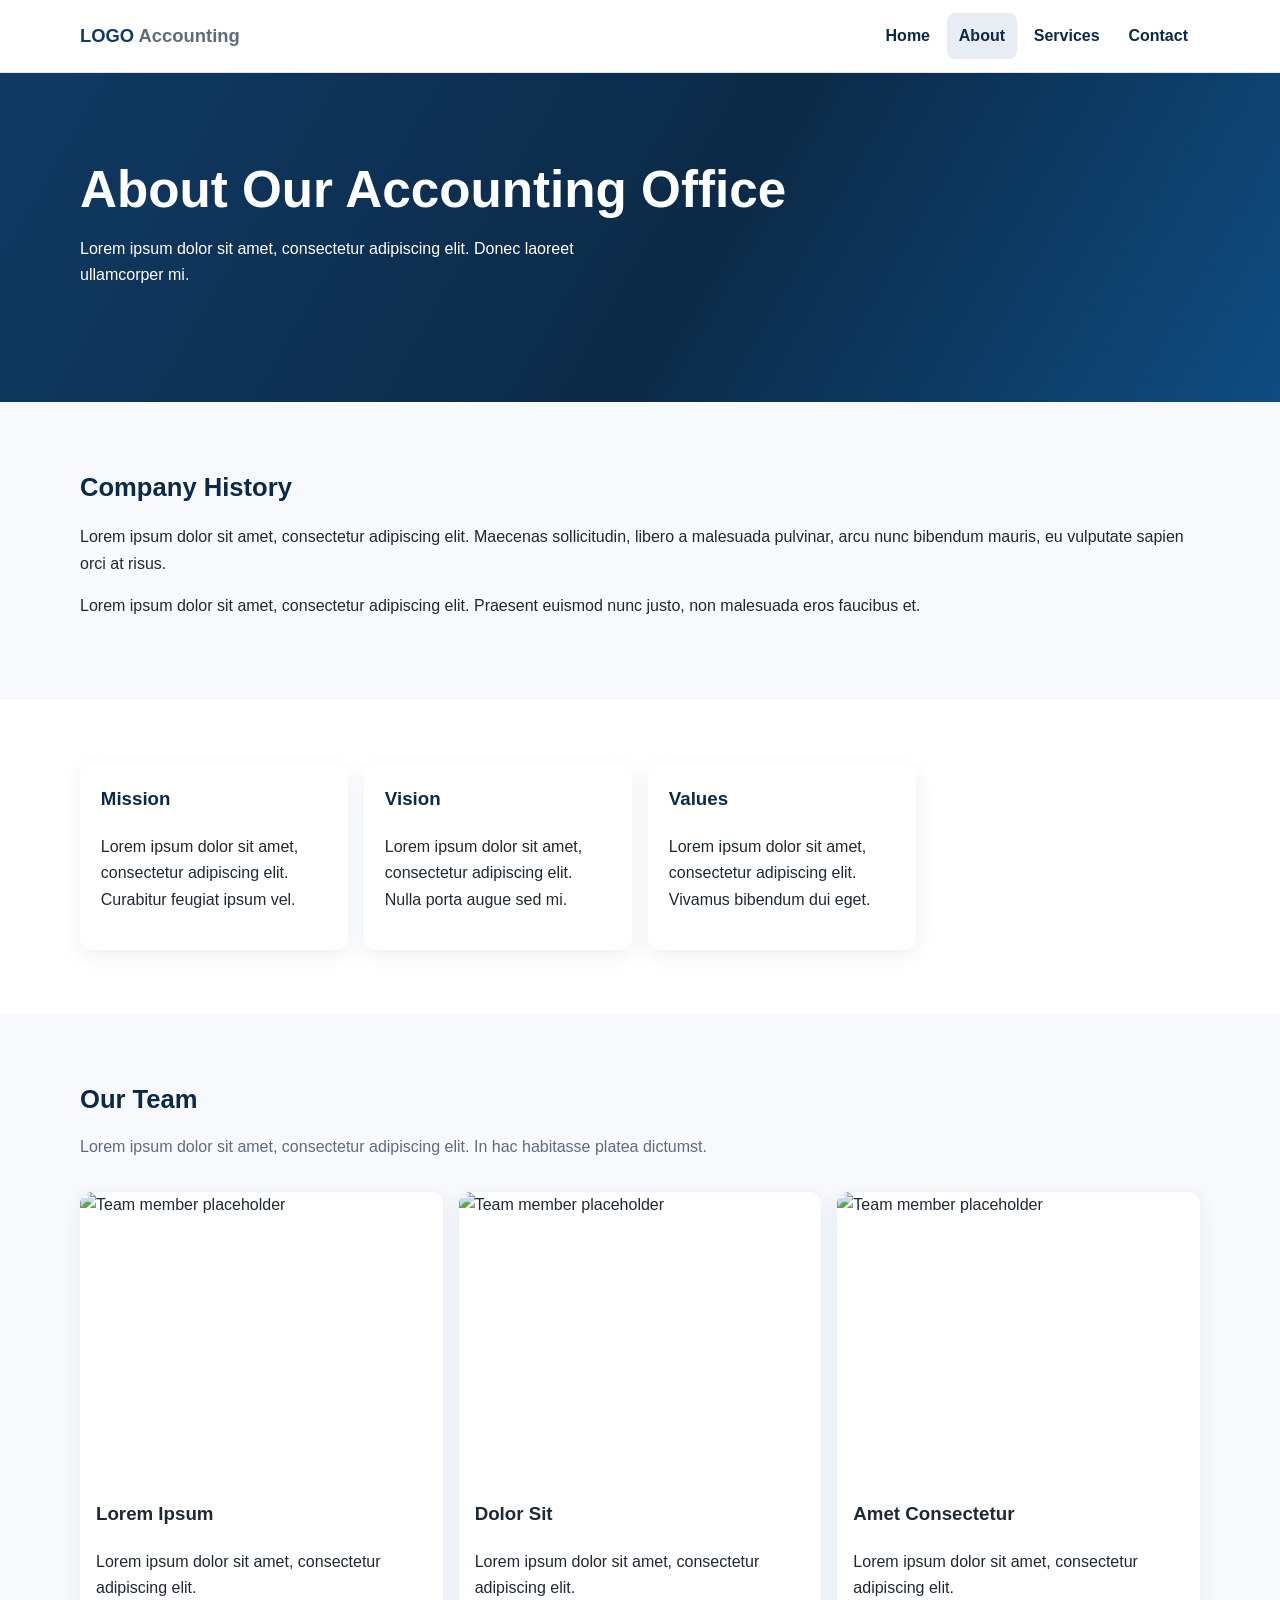
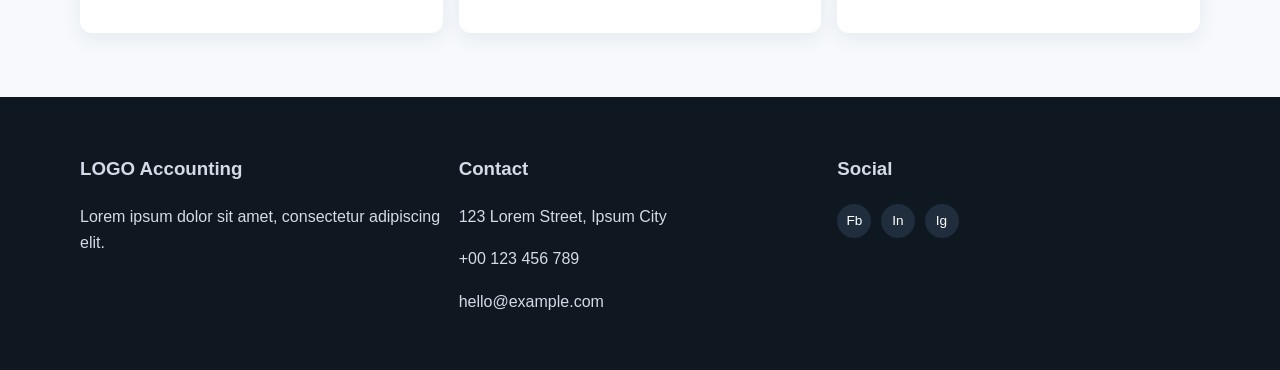
==== about.html @ 0f89babb "Move accounting website files to project root" ====
<!DOCTYPE html>
<html lang="en">
  <head>
    <meta charset="UTF-8" />
    <meta name="viewport" content="width=device-width, initial-scale=1.0" />
    <meta
      name="description"
      content="Lorem ipsum dolor sit amet, consectetur adipiscing elit. About our accounting office."
    />
    <title>Accounting Office | About</title>
    <link rel="stylesheet" href="assets/css/style.css" />
    <script src="assets/js/main.js" defer></script>
  </head>
  <body>
    <header class="site-header">
      <div class="container nav-wrap">
        <a href="index.html" class="logo">LOGO <span>Accounting</span></a>
        <button class="menu-toggle" aria-label="Toggle menu" aria-expanded="false">☰</button>
        <nav class="nav-links" aria-label="Primary navigation">
          <ul>
            <li><a href="index.html">Home</a></li>
            <li><a class="active" href="about.html">About</a></li>
            <li><a href="services.html">Services</a></li>
            <li><a href="contact.html">Contact</a></li>
          </ul>
        </nav>
      </div>
    </header>

    <main>
      <section class="hero fade-in">
        <div class="container">
          <h1>About Our Accounting Office</h1>
          <p>Lorem ipsum dolor sit amet, consectetur adipiscing elit. Donec laoreet ullamcorper mi.</p>
        </div>
      </section>

      <section class="section">
        <div class="container">
          <h2>Company History</h2>
          <p>
            Lorem ipsum dolor sit amet, consectetur adipiscing elit. Maecenas
            sollicitudin, libero a malesuada pulvinar, arcu nunc bibendum mauris,
            eu vulputate sapien orci at risus.
          </p>
          <p>
            Lorem ipsum dolor sit amet, consectetur adipiscing elit. Praesent
            euismod nunc justo, non malesuada eros faucibus et.
          </p>
        </div>
      </section>

      <section class="section about-preview">
        <div class="container card-grid">
          <article class="card">
            <h3>Mission</h3>
            <p>Lorem ipsum dolor sit amet, consectetur adipiscing elit. Curabitur feugiat ipsum vel.</p>
          </article>
          <article class="card">
            <h3>Vision</h3>
            <p>Lorem ipsum dolor sit amet, consectetur adipiscing elit. Nulla porta augue sed mi.</p>
          </article>
          <article class="card">
            <h3>Values</h3>
            <p>Lorem ipsum dolor sit amet, consectetur adipiscing elit. Vivamus bibendum dui eget.</p>
          </article>
        </div>
      </section>

      <section class="section">
        <div class="container">
          <h2>Our Team</h2>
          <p class="section-subtitle">
            Lorem ipsum dolor sit amet, consectetur adipiscing elit. In hac habitasse platea dictumst.
          </p>
          <div class="team-grid">
            <article class="team-card">
              <img src="https://placehold.co/460x340/e8edf3/103a63?text=Team+Member+1" alt="Team member placeholder" />
              <div class="team-content">
                <h3>Lorem Ipsum</h3>
                <p>Lorem ipsum dolor sit amet, consectetur adipiscing elit.</p>
              </div>
            </article>
            <article class="team-card">
              <img src="https://placehold.co/460x340/e8edf3/103a63?text=Team+Member+2" alt="Team member placeholder" />
              <div class="team-content">
                <h3>Dolor Sit</h3>
                <p>Lorem ipsum dolor sit amet, consectetur adipiscing elit.</p>
              </div>
            </article>
            <article class="team-card">
              <img src="https://placehold.co/460x340/e8edf3/103a63?text=Team+Member+3" alt="Team member placeholder" />
              <div class="team-content">
                <h3>Amet Consectetur</h3>
                <p>Lorem ipsum dolor sit amet, consectetur adipiscing elit.</p>
              </div>
            </article>
          </div>
        </div>
      </section>
    </main>

    <footer class="site-footer">
      <div class="container footer-grid">
        <div>
          <h3>LOGO Accounting</h3>
          <p>Lorem ipsum dolor sit amet, consectetur adipiscing elit.</p>
        </div>
        <div>
          <h3>Contact</h3>
          <p>123 Lorem Street, Ipsum City</p>
          <p>+00 123 456 789</p>
          <p>hello@example.com</p>
        </div>
        <div>
          <h3>Social</h3>
          <ul class="social-list">
            <li><a href="#" aria-label="Facebook">Fb</a></li>
            <li><a href="#" aria-label="LinkedIn">In</a></li>
            <li><a href="#" aria-label="Instagram">Ig</a></li>
          </ul>
        </div>
      </div>
    </footer>
  </body>
</html>
---- assets/css/style.css ----
:root {
  --color-primary: #103a63;
  --color-primary-dark: #0b2a47;
  --color-secondary: #e8edf3;
  --color-text: #1f2933;
  --color-muted: #5f6c7b;
  --color-bg: #f7f9fc;
  --color-white: #ffffff;
  --shadow-sm: 0 6px 20px rgba(16, 58, 99, 0.08);
  --shadow-md: 0 14px 30px rgba(16, 58, 99, 0.12);
  --radius: 12px;
  --container: 1120px;
}

* {
  box-sizing: border-box;
}

html {
  scroll-behavior: smooth;
}

body {
  margin: 0;
  font-family: "Inter", "Segoe UI", Arial, sans-serif;
  color: var(--color-text);
  background: var(--color-bg);
  line-height: 1.65;
}

a {
  color: inherit;
  text-decoration: none;
}

img {
  max-width: 100%;
  display: block;
}

.container {
  width: min(100% - 2rem, var(--container));
  margin-inline: auto;
}

.section {
  padding: 4rem 0;
}

.section h2 {
  margin: 0 0 0.85rem;
  font-size: clamp(1.5rem, 2vw, 2rem);
  color: var(--color-primary-dark);
}

.section-subtitle {
  margin: 0 0 2rem;
  color: var(--color-muted);
}

.site-header {
  position: sticky;
  top: 0;
  z-index: 1000;
  background: rgba(255, 255, 255, 0.95);
  backdrop-filter: blur(5px);
  border-bottom: 1px solid #dee5ed;
}

.nav-wrap {
  display: flex;
  align-items: center;
  justify-content: space-between;
  min-height: 72px;
  gap: 1rem;
}

.logo {
  font-size: 1.15rem;
  font-weight: 800;
  color: var(--color-primary);
}

.logo span {
  color: var(--color-muted);
}

.menu-toggle {
  border: 0;
  background: transparent;
  font-size: 1.6rem;
  color: var(--color-primary);
  cursor: pointer;
}

.nav-links {
  display: none;
  position: absolute;
  top: 72px;
  left: 0;
  right: 0;
  background: var(--color-white);
  border-bottom: 1px solid #dee5ed;
  box-shadow: var(--shadow-sm);
  padding: 1rem;
}

.nav-links.open {
  display: block;
}

.nav-links ul {
  list-style: none;
  margin: 0;
  padding: 0;
  display: grid;
  gap: 0.5rem;
}

.nav-links a {
  display: block;
  padding: 0.6rem 0.75rem;
  border-radius: 8px;
  color: var(--color-primary-dark);
  font-weight: 600;
}

.nav-links a:hover,
.nav-links a.active {
  background: var(--color-secondary);
}

.hero {
  background: linear-gradient(120deg, #103a63 0%, #0b2a47 55%, #0f4c81 100%);
  color: var(--color-white);
  padding: 5.5rem 0;
}

.hero-grid {
  display: grid;
  gap: 2rem;
  align-items: center;
}

.hero h1 {
  margin: 0 0 1rem;
  font-size: clamp(2rem, 4.2vw, 3.2rem);
  line-height: 1.15;
}

.hero p {
  margin: 0 0 1.6rem;
  max-width: 56ch;
}

.btn {
  display: inline-block;
  padding: 0.85rem 1.3rem;
  border-radius: 10px;
  font-weight: 700;
  transition: transform 0.2s ease, box-shadow 0.2s ease;
}

.btn-primary {
  background: var(--color-white);
  color: var(--color-primary-dark);
}

.btn-secondary {
  background: var(--color-primary);
  color: var(--color-white);
}

.btn:hover {
  transform: translateY(-2px);
  box-shadow: var(--shadow-sm);
}

.card-grid {
  display: grid;
  gap: 1rem;
}

.card {
  background: var(--color-white);
  border-radius: var(--radius);
  padding: 1.3rem;
  box-shadow: var(--shadow-sm);
}

.card h3 {
  margin-top: 0;
  color: var(--color-primary-dark);
}

.about-preview,
.cta {
  background: var(--color-white);
}

.stats-grid {
  display: grid;
  grid-template-columns: repeat(2, minmax(0, 1fr));
  gap: 1rem;
}

.stat {
  text-align: center;
  padding: 1.2rem;
  background: var(--color-white);
  border-radius: var(--radius);
  box-shadow: var(--shadow-sm);
}

.stat strong {
  display: block;
  font-size: 1.7rem;
  color: var(--color-primary);
}

.testimonials blockquote {
  margin: 0;
  font-style: italic;
  color: var(--color-muted);
}

.team-grid {
  display: grid;
  gap: 1rem;
}

.team-card {
  background: var(--color-white);
  border-radius: var(--radius);
  box-shadow: var(--shadow-sm);
  overflow: hidden;
}

.team-card img {
  width: 100%;
  aspect-ratio: 4 / 3;
  object-fit: cover;
}

.team-content {
  padding: 1rem;
}

.service-list {
  display: grid;
  gap: 1rem;
}

.contact-grid {
  display: grid;
  gap: 1.2rem;
}

.contact-form {
  background: var(--color-white);
  border-radius: var(--radius);
  box-shadow: var(--shadow-sm);
  padding: 1.2rem;
}

.form-group {
  display: grid;
  gap: 0.35rem;
  margin-bottom: 0.9rem;
}

input,
textarea {
  width: 100%;
  border: 1px solid #cad5e2;
  border-radius: 8px;
  padding: 0.8rem;
  font: inherit;
}

textarea {
  min-height: 140px;
  resize: vertical;
}

.contact-card {
  background: var(--color-white);
  border-radius: var(--radius);
  box-shadow: var(--shadow-sm);
  padding: 1.2rem;
}

.site-footer {
  background: #0f1720;
  color: #d2dbe7;
  padding: 2.4rem 0;
}

.footer-grid {
  display: grid;
  gap: 1rem;
}

.social-list {
  list-style: none;
  display: flex;
  gap: 0.6rem;
  padding: 0;
  margin: 0.8rem 0 0;
}

.social-list a {
  display: inline-flex;
  width: 34px;
  height: 34px;
  border-radius: 50%;
  background: #1f2d3d;
  align-items: center;
  justify-content: center;
  color: #fff;
  font-size: 0.85rem;
}

.fade-in {
  animation: fadeIn 0.8s ease;
}

@keyframes fadeIn {
  from {
    opacity: 0;
    transform: translateY(10px);
  }
  to {
    opacity: 1;
    transform: translateY(0);
  }
}

@media (min-width: 768px) {
  .menu-toggle {
    display: none;
  }

  .nav-links {
    display: block;
    position: static;
    border: 0;
    box-shadow: none;
    padding: 0;
  }

  .nav-links ul {
    display: flex;
    gap: 0.3rem;
  }

  .hero-grid {
    grid-template-columns: 1.15fr 0.85fr;
  }

  .card-grid {
    grid-template-columns: repeat(2, minmax(0, 1fr));
  }

  .team-grid {
    grid-template-columns: repeat(3, minmax(0, 1fr));
  }

  .service-list {
    grid-template-columns: repeat(2, minmax(0, 1fr));
  }

  .contact-grid {
    grid-template-columns: 1.2fr 0.8fr;
  }

  .footer-grid {
    grid-template-columns: repeat(3, minmax(0, 1fr));
  }
}

@media (min-width: 980px) {
  .card-grid {
    grid-template-columns: repeat(4, minmax(0, 1fr));
  }

  .stats-grid {
    grid-template-columns: repeat(4, minmax(0, 1fr));
  }
}
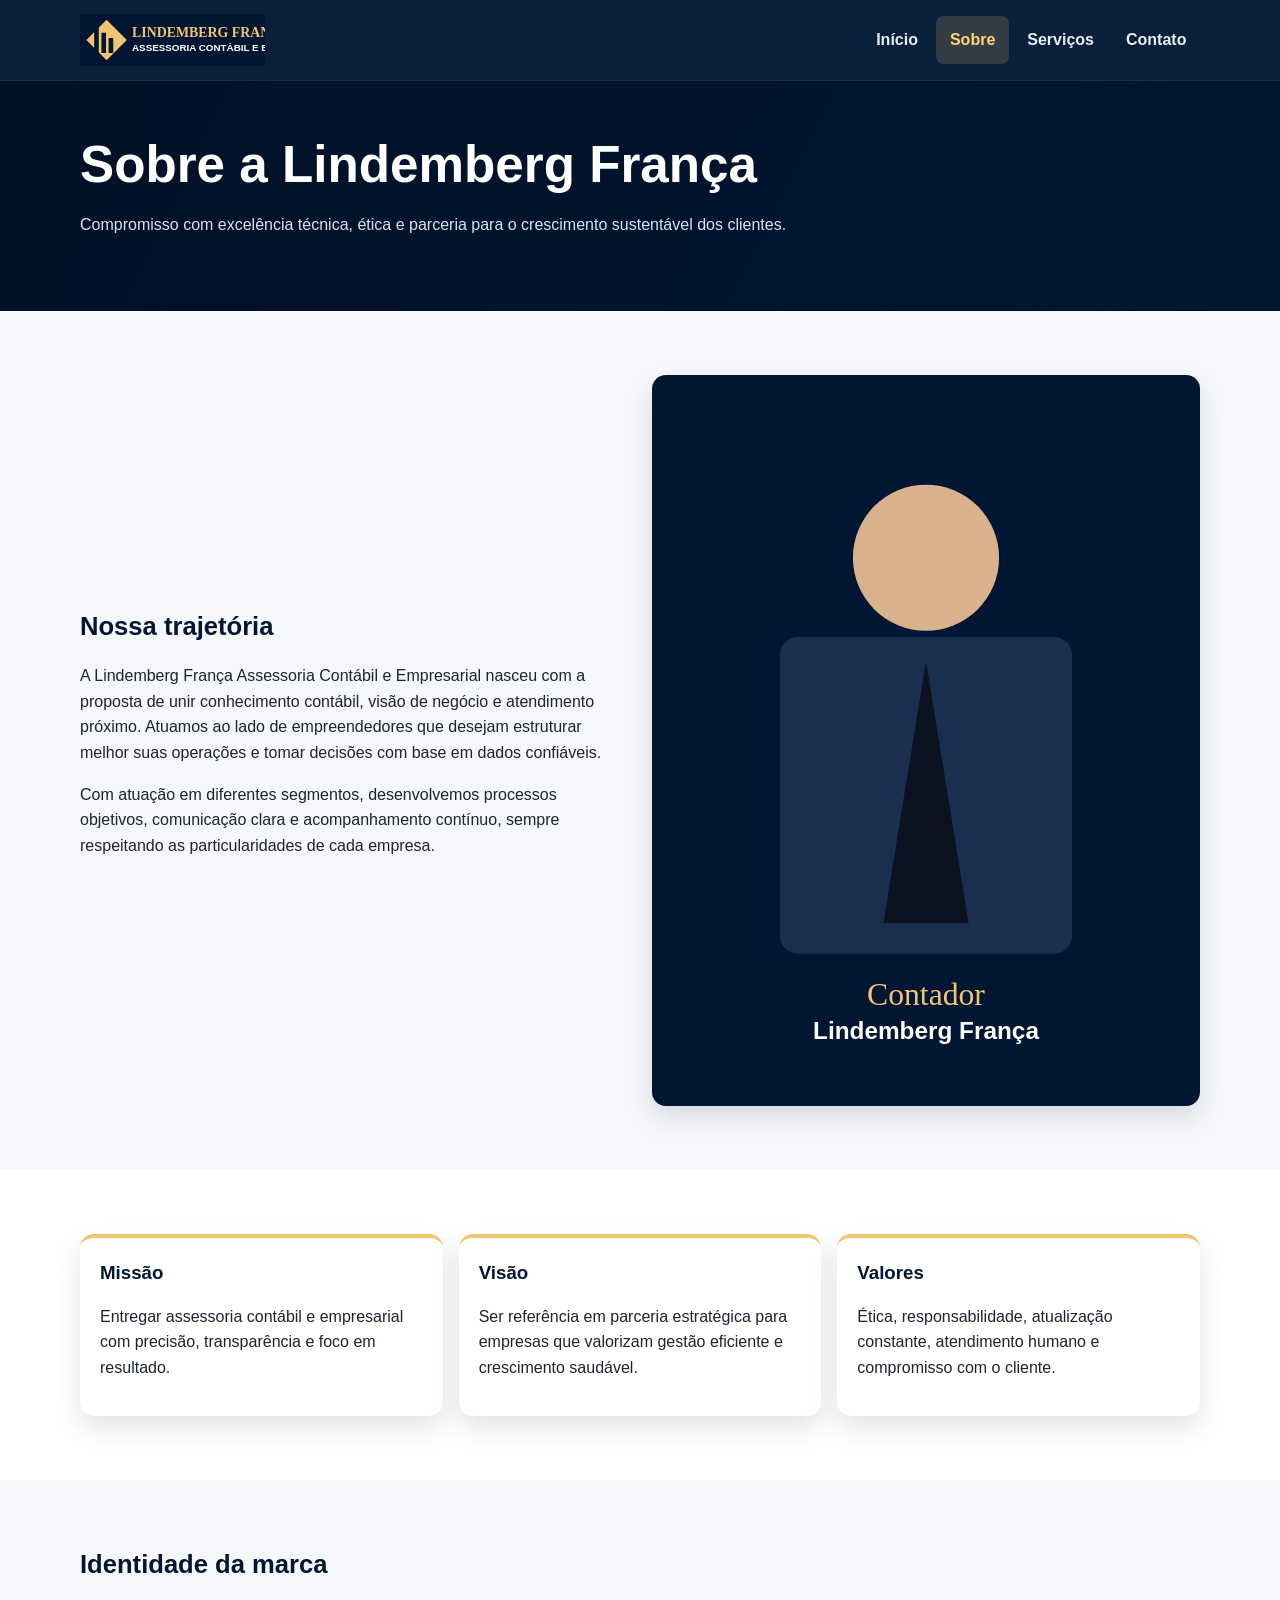
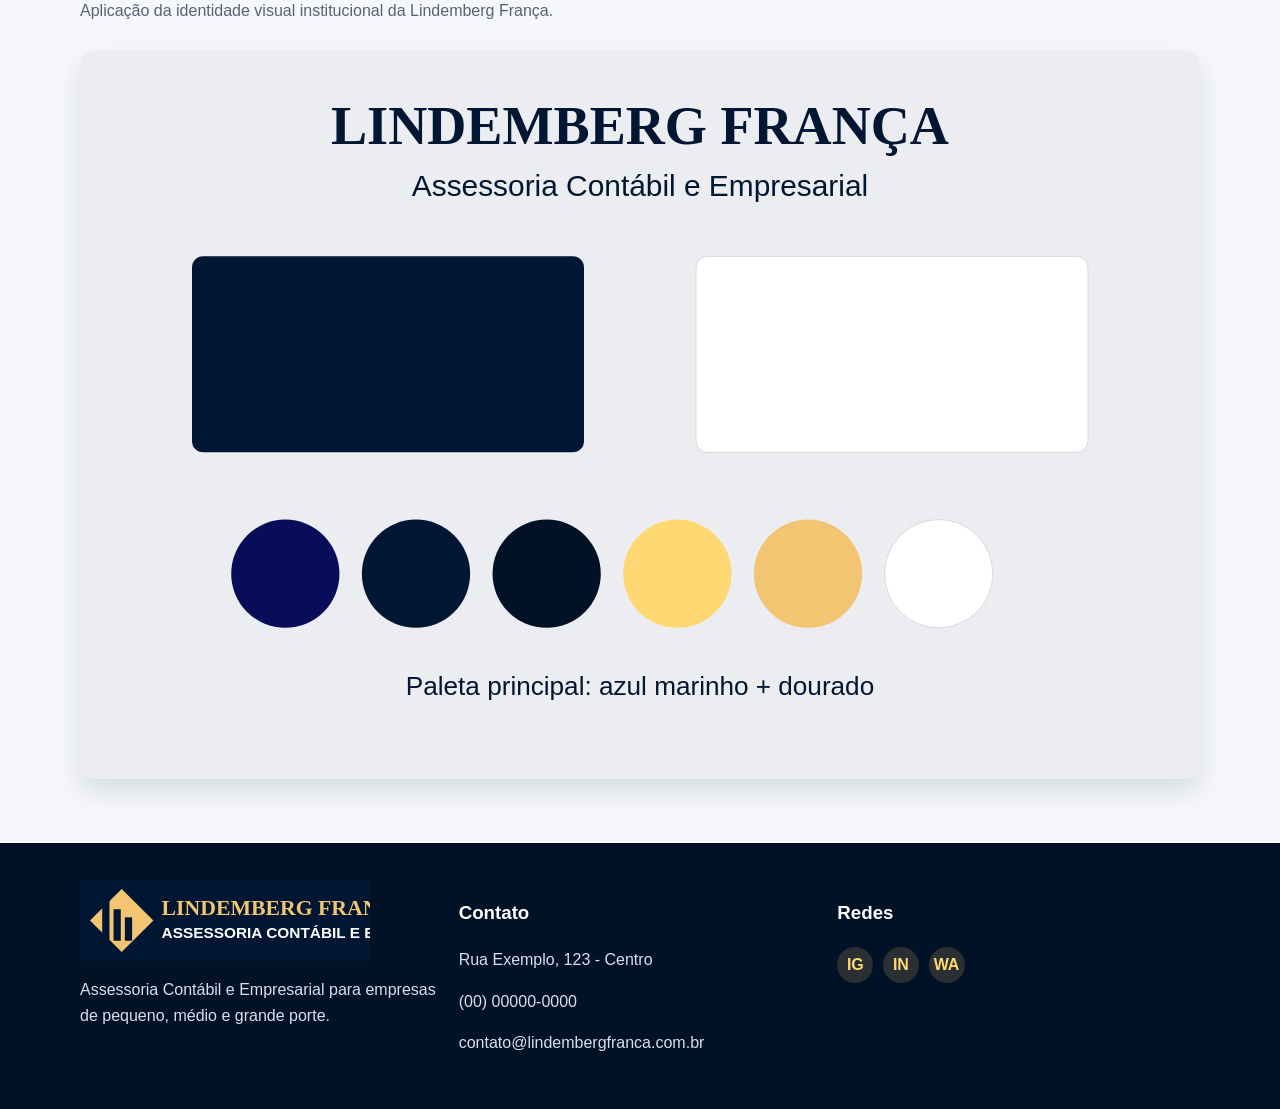
==== commit df048c89: "Replace binary image assets with SVG to unblock PR creation" ====
--- a/about.html
+++ b/about.html
@@ -1,101 +1,77 @@
 <!DOCTYPE html>
-<html lang="en">
+<html lang="pt-BR">
   <head>
     <meta charset="UTF-8" />
     <meta name="viewport" content="width=device-width, initial-scale=1.0" />
-    <meta
-      name="description"
-      content="Lorem ipsum dolor sit amet, consectetur adipiscing elit. About our accounting office."
-    />
-    <title>Accounting Office | About</title>
+    <meta name="description" content="Conheça a história e os valores da Lindemberg França Assessoria Contábil e Empresarial." />
+    <title>Sobre | Lindemberg França</title>
     <link rel="stylesheet" href="assets/css/style.css" />
     <script src="assets/js/main.js" defer></script>
   </head>
   <body>
     <header class="site-header">
       <div class="container nav-wrap">
-        <a href="index.html" class="logo">LOGO <span>Accounting</span></a>
-        <button class="menu-toggle" aria-label="Toggle menu" aria-expanded="false">☰</button>
-        <nav class="nav-links" aria-label="Primary navigation">
+        <a href="index.html" class="logo"><img src="assets/img/logo-horizontal.svg" alt="Lindemberg França" /></a>
+        <button class="menu-toggle" aria-label="Abrir menu" aria-expanded="false">☰</button>
+        <nav class="nav-links" aria-label="Navegação principal">
           <ul>
-            <li><a href="index.html">Home</a></li>
-            <li><a class="active" href="about.html">About</a></li>
-            <li><a href="services.html">Services</a></li>
-            <li><a href="contact.html">Contact</a></li>
+            <li><a href="index.html">Início</a></li>
+            <li><a class="active" href="about.html">Sobre</a></li>
+            <li><a href="services.html">Serviços</a></li>
+            <li><a href="contact.html">Contato</a></li>
           </ul>
         </nav>
       </div>
     </header>
 
     <main>
-      <section class="hero fade-in">
+      <section class="hero hero-small fade-in">
         <div class="container">
-          <h1>About Our Accounting Office</h1>
-          <p>Lorem ipsum dolor sit amet, consectetur adipiscing elit. Donec laoreet ullamcorper mi.</p>
+          <h1>Sobre a Lindemberg França</h1>
+          <p>Compromisso com excelência técnica, ética e parceria para o crescimento sustentável dos clientes.</p>
         </div>
       </section>
 
       <section class="section">
-        <div class="container">
-          <h2>Company History</h2>
-          <p>
-            Lorem ipsum dolor sit amet, consectetur adipiscing elit. Maecenas
-            sollicitudin, libero a malesuada pulvinar, arcu nunc bibendum mauris,
-            eu vulputate sapien orci at risus.
-          </p>
-          <p>
-            Lorem ipsum dolor sit amet, consectetur adipiscing elit. Praesent
-            euismod nunc justo, non malesuada eros faucibus et.
-          </p>
+        <div class="container split">
+          <div>
+            <h2>Nossa trajetória</h2>
+            <p>
+              A Lindemberg França Assessoria Contábil e Empresarial nasceu com a proposta de unir conhecimento contábil,
+              visão de negócio e atendimento próximo. Atuamos ao lado de empreendedores que desejam estruturar melhor
+              suas operações e tomar decisões com base em dados confiáveis.
+            </p>
+            <p>
+              Com atuação em diferentes segmentos, desenvolvemos processos objetivos, comunicação clara e acompanhamento contínuo,
+              sempre respeitando as particularidades de cada empresa.
+            </p>
+          </div>
+          <img src="assets/img/lindemberg-perfil-2.svg" alt="Retrato de Lindemberg França" class="portrait" />
         </div>
       </section>
 
       <section class="section about-preview">
-        <div class="container card-grid">
+        <div class="container card-grid cols-3">
           <article class="card">
-            <h3>Mission</h3>
-            <p>Lorem ipsum dolor sit amet, consectetur adipiscing elit. Curabitur feugiat ipsum vel.</p>
+            <h3>Missão</h3>
+            <p>Entregar assessoria contábil e empresarial com precisão, transparência e foco em resultado.</p>
           </article>
           <article class="card">
-            <h3>Vision</h3>
-            <p>Lorem ipsum dolor sit amet, consectetur adipiscing elit. Nulla porta augue sed mi.</p>
+            <h3>Visão</h3>
+            <p>Ser referência em parceria estratégica para empresas que valorizam gestão eficiente e crescimento saudável.</p>
           </article>
           <article class="card">
-            <h3>Values</h3>
-            <p>Lorem ipsum dolor sit amet, consectetur adipiscing elit. Vivamus bibendum dui eget.</p>
+            <h3>Valores</h3>
+            <p>Ética, responsabilidade, atualização constante, atendimento humano e compromisso com o cliente.</p>
           </article>
         </div>
       </section>
 
       <section class="section">
         <div class="container">
-          <h2>Our Team</h2>
-          <p class="section-subtitle">
-            Lorem ipsum dolor sit amet, consectetur adipiscing elit. In hac habitasse platea dictumst.
-          </p>
-          <div class="team-grid">
-            <article class="team-card">
-              <img src="https://placehold.co/460x340/e8edf3/103a63?text=Team+Member+1" alt="Team member placeholder" />
-              <div class="team-content">
-                <h3>Lorem Ipsum</h3>
-                <p>Lorem ipsum dolor sit amet, consectetur adipiscing elit.</p>
-              </div>
-            </article>
-            <article class="team-card">
-              <img src="https://placehold.co/460x340/e8edf3/103a63?text=Team+Member+2" alt="Team member placeholder" />
-              <div class="team-content">
-                <h3>Dolor Sit</h3>
-                <p>Lorem ipsum dolor sit amet, consectetur adipiscing elit.</p>
-              </div>
-            </article>
-            <article class="team-card">
-              <img src="https://placehold.co/460x340/e8edf3/103a63?text=Team+Member+3" alt="Team member placeholder" />
-              <div class="team-content">
-                <h3>Amet Consectetur</h3>
-                <p>Lorem ipsum dolor sit amet, consectetur adipiscing elit.</p>
-              </div>
-            </article>
-          </div>
+          <h2>Identidade da marca</h2>
+          <p class="section-subtitle">Aplicação da identidade visual institucional da Lindemberg França.</p>
+          <img src="assets/img/identidade-visual.svg" alt="Guia de identidade visual da marca" class="brand-guide" />
         </div>
       </section>
     </main>
@@ -103,21 +79,21 @@
     <footer class="site-footer">
       <div class="container footer-grid">
         <div>
-          <h3>LOGO Accounting</h3>
-          <p>Lorem ipsum dolor sit amet, consectetur adipiscing elit.</p>
+          <img src="assets/img/logo-horizontal.svg" alt="Lindemberg França" class="footer-logo" />
+          <p>Assessoria Contábil e Empresarial para empresas de pequeno, médio e grande porte.</p>
         </div>
         <div>
-          <h3>Contact</h3>
-          <p>123 Lorem Street, Ipsum City</p>
-          <p>+00 123 456 789</p>
-          <p>hello@example.com</p>
+          <h3>Contato</h3>
+          <p>Rua Exemplo, 123 - Centro</p>
+          <p>(00) 00000-0000</p>
+          <p>contato@lindembergfranca.com.br</p>
         </div>
         <div>
-          <h3>Social</h3>
+          <h3>Redes</h3>
           <ul class="social-list">
-            <li><a href="#" aria-label="Facebook">Fb</a></li>
-            <li><a href="#" aria-label="LinkedIn">In</a></li>
-            <li><a href="#" aria-label="Instagram">Ig</a></li>
+            <li><a href="#" aria-label="Instagram">IG</a></li>
+            <li><a href="#" aria-label="LinkedIn">IN</a></li>
+            <li><a href="#" aria-label="WhatsApp">WA</a></li>
           </ul>
         </div>
       </div>
--- a/assets/css/style.css
+++ b/assets/css/style.css
@@ -1,390 +1,136 @@
 :root {
-  --color-primary: #103a63;
-  --color-primary-dark: #0b2a47;
-  --color-secondary: #e8edf3;
-  --color-text: #1f2933;
-  --color-muted: #5f6c7b;
-  --color-bg: #f7f9fc;
-  --color-white: #ffffff;
-  --shadow-sm: 0 6px 20px rgba(16, 58, 99, 0.08);
-  --shadow-md: 0 14px 30px rgba(16, 58, 99, 0.12);
-  --radius: 12px;
+  --navy: #011632;
+  --navy-2: #011126;
+  --blue: #080c59;
+  --gold: #f2c572;
+  --gold-soft: #ffd773;
+  --white: #ffffff;
+  --text: #1d2430;
+  --muted: #596273;
+  --bg: #f5f7fa;
+  --radius: 14px;
+  --shadow: 0 12px 26px rgba(1, 22, 50, 0.12);
   --container: 1120px;
 }
 
-* {
-  box-sizing: border-box;
+* { box-sizing: border-box; }
+html { scroll-behavior: smooth; }
+body {
+  margin: 0;
+  font-family: "Open Sans", "Segoe UI", Arial, sans-serif;
+  color: var(--text);
+  background: var(--bg);
+  line-height: 1.6;
+}
+a { color: inherit; text-decoration: none; }
+img { max-width: 100%; display: block; }
+
+.container { width: min(100% - 2rem, var(--container)); margin-inline: auto; }
+.section { padding: 4rem 0; }
+.section h2 { margin: 0 0 .8rem; color: var(--navy); font-size: clamp(1.5rem, 2vw, 2rem); }
+.section-subtitle { margin: 0 0 1.7rem; color: var(--muted); }
+
+.site-header {
+  position: sticky; top: 0; z-index: 1000;
+  background: rgba(1, 22, 50, .96); border-bottom: 1px solid rgba(255,255,255,.08);
+}
+.nav-wrap { min-height: 80px; display: flex; align-items: center; justify-content: space-between; gap: 1rem; }
+.logo img { height: 52px; width: auto; }
+.menu-toggle { border: 0; background: transparent; color: #fff; font-size: 1.8rem; cursor: pointer; }
+.nav-links {
+  display: none; position: absolute; left: 0; right: 0; top: 80px;
+  background: var(--navy-2); padding: 1rem; border-bottom: 1px solid rgba(255,255,255,.1);
+}
+.nav-links.open { display: block; }
+.nav-links ul { list-style: none; margin: 0; padding: 0; display: grid; gap: .3rem; }
+.nav-links a { display: block; padding: .7rem .85rem; border-radius: 8px; color: #e8edf7; font-weight: 700; }
+.nav-links a:hover, .nav-links a.active { background: rgba(242,197,114,.18); color: var(--gold-soft); }
+
+.hero {
+  background: linear-gradient(115deg, var(--navy-2), var(--navy));
+  color: #fff;
+  padding: 5rem 0;
+}
+.hero-small { padding: 3.4rem 0; }
+.kicker { margin: 0 0 .4rem; letter-spacing: .08em; font-size: .8rem; color: var(--gold-soft); font-weight: 700; }
+.hero-grid { display: grid; gap: 1.6rem; align-items: center; }
+.hero h1 { margin: 0 0 1rem; font-size: clamp(2rem, 4.5vw, 3.2rem); line-height: 1.18; }
+.hero p { margin: 0 0 1.2rem; color: #d9e3f3; }
+.hero-photo { border-radius: 16px; box-shadow: var(--shadow); max-height: 620px; object-fit: cover; width: 100%; }
+.hero-actions { display: flex; flex-wrap: wrap; gap: .7rem; }
+
+.btn {
+  display: inline-block; padding: .85rem 1.2rem; border-radius: 10px; font-weight: 700;
+  transition: .2s ease transform, .2s ease box-shadow;
+}
+.btn:hover { transform: translateY(-2px); box-shadow: var(--shadow); }
+.btn-gold { background: var(--gold); color: var(--navy-2); }
+.btn-outline { border: 1px solid rgba(255,255,255,.4); color: #fff; }
+.btn-navy { background: var(--navy); color: #fff; }
+
+.card-grid, .service-list, .stats-grid, .footer-grid, .contact-grid, .split { display: grid; gap: 1rem; }
+.card {
+  background: #fff; padding: 1.25rem; border-radius: var(--radius); box-shadow: var(--shadow);
+  border-top: 4px solid var(--gold);
+}
+.card h3 { margin: 0 0 .5rem; color: var(--navy); }
+.about-preview, .cta { background: #fff; }
+
+.portrait, .brand-guide, .contact-photo { border-radius: var(--radius); box-shadow: var(--shadow); }
+.contact-photo { margin-bottom: 1rem; }
+
+.stat {
+  text-align: center; background: #fff; border-radius: var(--radius); padding: 1.1rem;
+  box-shadow: var(--shadow);
+}
+.stat strong { display: block; color: var(--navy); font-size: 1.6rem; }
+.quote-author { margin: .8rem 0 0; color: var(--muted); font-weight: 700; font-size: .9rem; }
+
+.cta-box {
+  background: linear-gradient(120deg, var(--navy-2), var(--navy)); color: #fff;
+  padding: 1.4rem; border-radius: var(--radius); display: grid; gap: 1rem; align-items: center;
+}
+.cta-box img { width: 92px; }
+
+.contact-form, .contact-card {
+  background: #fff; border-radius: var(--radius); box-shadow: var(--shadow); padding: 1.2rem;
+}
+.form-group { display: grid; gap: .35rem; margin-bottom: .85rem; }
+label { font-weight: 700; color: var(--navy); }
+input, textarea {
+  width: 100%; border: 1px solid #c8d2de; border-radius: 10px; padding: .8rem; font: inherit;
+}
+textarea { min-height: 140px; resize: vertical; }
+
+.site-footer { background: var(--navy-2); color: #d7e1ee; padding: 2.3rem 0; }
+.site-footer h3 { color: #fff; }
+.footer-logo { max-width: 290px; }
+.social-list { list-style: none; display: flex; gap: .6rem; margin: .6rem 0 0; padding: 0; }
+.social-list a {
+  width: 36px; height: 36px; border-radius: 50%; display: inline-flex; align-items: center; justify-content: center;
+  background: rgba(242,197,114,.17); color: var(--gold-soft); font-weight: 700;
 }
 
-html {
-  scroll-behavior: smooth;
+.fade-in { animation: fadeIn .75s ease; }
+@keyframes fadeIn { from { opacity: 0; transform: translateY(8px);} to { opacity: 1; transform: translateY(0);} }
+
+@media (min-width: 768px) {
+  .menu-toggle { display: none; }
+  .nav-links { display: block; position: static; border: 0; padding: 0; background: transparent; }
+  .nav-links ul { display: flex; }
+  .hero-grid { grid-template-columns: 1.15fr .85fr; }
+  .card-grid { grid-template-columns: repeat(2, minmax(0, 1fr)); }
+  .service-list { grid-template-columns: repeat(2, minmax(0, 1fr)); }
+  .stats-grid { grid-template-columns: repeat(2, minmax(0, 1fr)); }
+  .split { grid-template-columns: 1fr 1fr; align-items: center; gap: 1.5rem; }
+  .contact-grid { grid-template-columns: 1.15fr .85fr; }
+  .cta-box { grid-template-columns: auto 1fr; }
+  .footer-grid { grid-template-columns: repeat(3, minmax(0, 1fr)); }
 }
 
-body {
-  margin: 0;
-  font-family: "Inter", "Segoe UI", Arial, sans-serif;
-  color: var(--color-text);
-  background: var(--color-bg);
-  line-height: 1.65;
+@media (min-width: 992px) {
+  .card-grid { grid-template-columns: repeat(4, minmax(0, 1fr)); }
+  .card-grid.cols-2 { grid-template-columns: repeat(2, minmax(0, 1fr)); }
+  .card-grid.cols-3 { grid-template-columns: repeat(3, minmax(0, 1fr)); }
+  .stats-grid { grid-template-columns: repeat(4, minmax(0, 1fr)); }
 }
-
-a {
-  color: inherit;
-  text-decoration: none;
-}
-
-img {
-  max-width: 100%;
-  display: block;
-}
-
-.container {
-  width: min(100% - 2rem, var(--container));
-  margin-inline: auto;
-}
-
-.section {
-  padding: 4rem 0;
-}
-
-.section h2 {
-  margin: 0 0 0.85rem;
-  font-size: clamp(1.5rem, 2vw, 2rem);
-  color: var(--color-primary-dark);
-}
-
-.section-subtitle {
-  margin: 0 0 2rem;
-  color: var(--color-muted);
-}
-
-.site-header {
-  position: sticky;
-  top: 0;
-  z-index: 1000;
-  background: rgba(255, 255, 255, 0.95);
-  backdrop-filter: blur(5px);
-  border-bottom: 1px solid #dee5ed;
-}
-
-.nav-wrap {
-  display: flex;
-  align-items: center;
-  justify-content: space-between;
-  min-height: 72px;
-  gap: 1rem;
-}
-
-.logo {
-  font-size: 1.15rem;
-  font-weight: 800;
-  color: var(--color-primary);
-}
-
-.logo span {
-  color: var(--color-muted);
-}
-
-.menu-toggle {
-  border: 0;
-  background: transparent;
-  font-size: 1.6rem;
-  color: var(--color-primary);
-  cursor: pointer;
-}
-
-.nav-links {
-  display: none;
-  position: absolute;
-  top: 72px;
-  left: 0;
-  right: 0;
-  background: var(--color-white);
-  border-bottom: 1px solid #dee5ed;
-  box-shadow: var(--shadow-sm);
-  padding: 1rem;
-}
-
-.nav-links.open {
-  display: block;
-}
-
-.nav-links ul {
-  list-style: none;
-  margin: 0;
-  padding: 0;
-  display: grid;
-  gap: 0.5rem;
-}
-
-.nav-links a {
-  display: block;
-  padding: 0.6rem 0.75rem;
-  border-radius: 8px;
-  color: var(--color-primary-dark);
-  font-weight: 600;
-}
-
-.nav-links a:hover,
-.nav-links a.active {
-  background: var(--color-secondary);
-}
-
-.hero {
-  background: linear-gradient(120deg, #103a63 0%, #0b2a47 55%, #0f4c81 100%);
-  color: var(--color-white);
-  padding: 5.5rem 0;
-}
-
-.hero-grid {
-  display: grid;
-  gap: 2rem;
-  align-items: center;
-}
-
-.hero h1 {
-  margin: 0 0 1rem;
-  font-size: clamp(2rem, 4.2vw, 3.2rem);
-  line-height: 1.15;
-}
-
-.hero p {
-  margin: 0 0 1.6rem;
-  max-width: 56ch;
-}
-
-.btn {
-  display: inline-block;
-  padding: 0.85rem 1.3rem;
-  border-radius: 10px;
-  font-weight: 700;
-  transition: transform 0.2s ease, box-shadow 0.2s ease;
-}
-
-.btn-primary {
-  background: var(--color-white);
-  color: var(--color-primary-dark);
-}
-
-.btn-secondary {
-  background: var(--color-primary);
-  color: var(--color-white);
-}
-
-.btn:hover {
-  transform: translateY(-2px);
-  box-shadow: var(--shadow-sm);
-}
-
-.card-grid {
-  display: grid;
-  gap: 1rem;
-}
-
-.card {
-  background: var(--color-white);
-  border-radius: var(--radius);
-  padding: 1.3rem;
-  box-shadow: var(--shadow-sm);
-}
-
-.card h3 {
-  margin-top: 0;
-  color: var(--color-primary-dark);
-}
-
-.about-preview,
-.cta {
-  background: var(--color-white);
-}
-
-.stats-grid {
-  display: grid;
-  grid-template-columns: repeat(2, minmax(0, 1fr));
-  gap: 1rem;
-}
-
-.stat {
-  text-align: center;
-  padding: 1.2rem;
-  background: var(--color-white);
-  border-radius: var(--radius);
-  box-shadow: var(--shadow-sm);
-}
-
-.stat strong {
-  display: block;
-  font-size: 1.7rem;
-  color: var(--color-primary);
-}
-
-.testimonials blockquote {
-  margin: 0;
-  font-style: italic;
-  color: var(--color-muted);
-}
-
-.team-grid {
-  display: grid;
-  gap: 1rem;
-}
-
-.team-card {
-  background: var(--color-white);
-  border-radius: var(--radius);
-  box-shadow: var(--shadow-sm);
-  overflow: hidden;
-}
-
-.team-card img {
-  width: 100%;
-  aspect-ratio: 4 / 3;
-  object-fit: cover;
-}
-
-.team-content {
-  padding: 1rem;
-}
-
-.service-list {
-  display: grid;
-  gap: 1rem;
-}
-
-.contact-grid {
-  display: grid;
-  gap: 1.2rem;
-}
-
-.contact-form {
-  background: var(--color-white);
-  border-radius: var(--radius);
-  box-shadow: var(--shadow-sm);
-  padding: 1.2rem;
-}
-
-.form-group {
-  display: grid;
-  gap: 0.35rem;
-  margin-bottom: 0.9rem;
-}
-
-input,
-textarea {
-  width: 100%;
-  border: 1px solid #cad5e2;
-  border-radius: 8px;
-  padding: 0.8rem;
-  font: inherit;
-}
-
-textarea {
-  min-height: 140px;
-  resize: vertical;
-}
-
-.contact-card {
-  background: var(--color-white);
-  border-radius: var(--radius);
-  box-shadow: var(--shadow-sm);
-  padding: 1.2rem;
-}
-
-.site-footer {
-  background: #0f1720;
-  color: #d2dbe7;
-  padding: 2.4rem 0;
-}
-
-.footer-grid {
-  display: grid;
-  gap: 1rem;
-}
-
-.social-list {
-  list-style: none;
-  display: flex;
-  gap: 0.6rem;
-  padding: 0;
-  margin: 0.8rem 0 0;
-}
-
-.social-list a {
-  display: inline-flex;
-  width: 34px;
-  height: 34px;
-  border-radius: 50%;
-  background: #1f2d3d;
-  align-items: center;
-  justify-content: center;
-  color: #fff;
-  font-size: 0.85rem;
-}
-
-.fade-in {
-  animation: fadeIn 0.8s ease;
-}
-
-@keyframes fadeIn {
-  from {
-    opacity: 0;
-    transform: translateY(10px);
-  }
-  to {
-    opacity: 1;
-    transform: translateY(0);
-  }
-}
-
-@media (min-width: 768px) {
-  .menu-toggle {
-    display: none;
-  }
-
-  .nav-links {
-    display: block;
-    position: static;
-    border: 0;
-    box-shadow: none;
-    padding: 0;
-  }
-
-  .nav-links ul {
-    display: flex;
-    gap: 0.3rem;
-  }
-
-  .hero-grid {
-    grid-template-columns: 1.15fr 0.85fr;
-  }
-
-  .card-grid {
-    grid-template-columns: repeat(2, minmax(0, 1fr));
-  }
-
-  .team-grid {
-    grid-template-columns: repeat(3, minmax(0, 1fr));
-  }
-
-  .service-list {
-    grid-template-columns: repeat(2, minmax(0, 1fr));
-  }
-
-  .contact-grid {
-    grid-template-columns: 1.2fr 0.8fr;
-  }
-
-  .footer-grid {
-    grid-template-columns: repeat(3, minmax(0, 1fr));
-  }
-}
-
-@media (min-width: 980px) {
-  .card-grid {
-    grid-template-columns: repeat(4, minmax(0, 1fr));
-  }
-
-  .stats-grid {
-    grid-template-columns: repeat(4, minmax(0, 1fr));
-  }
-}
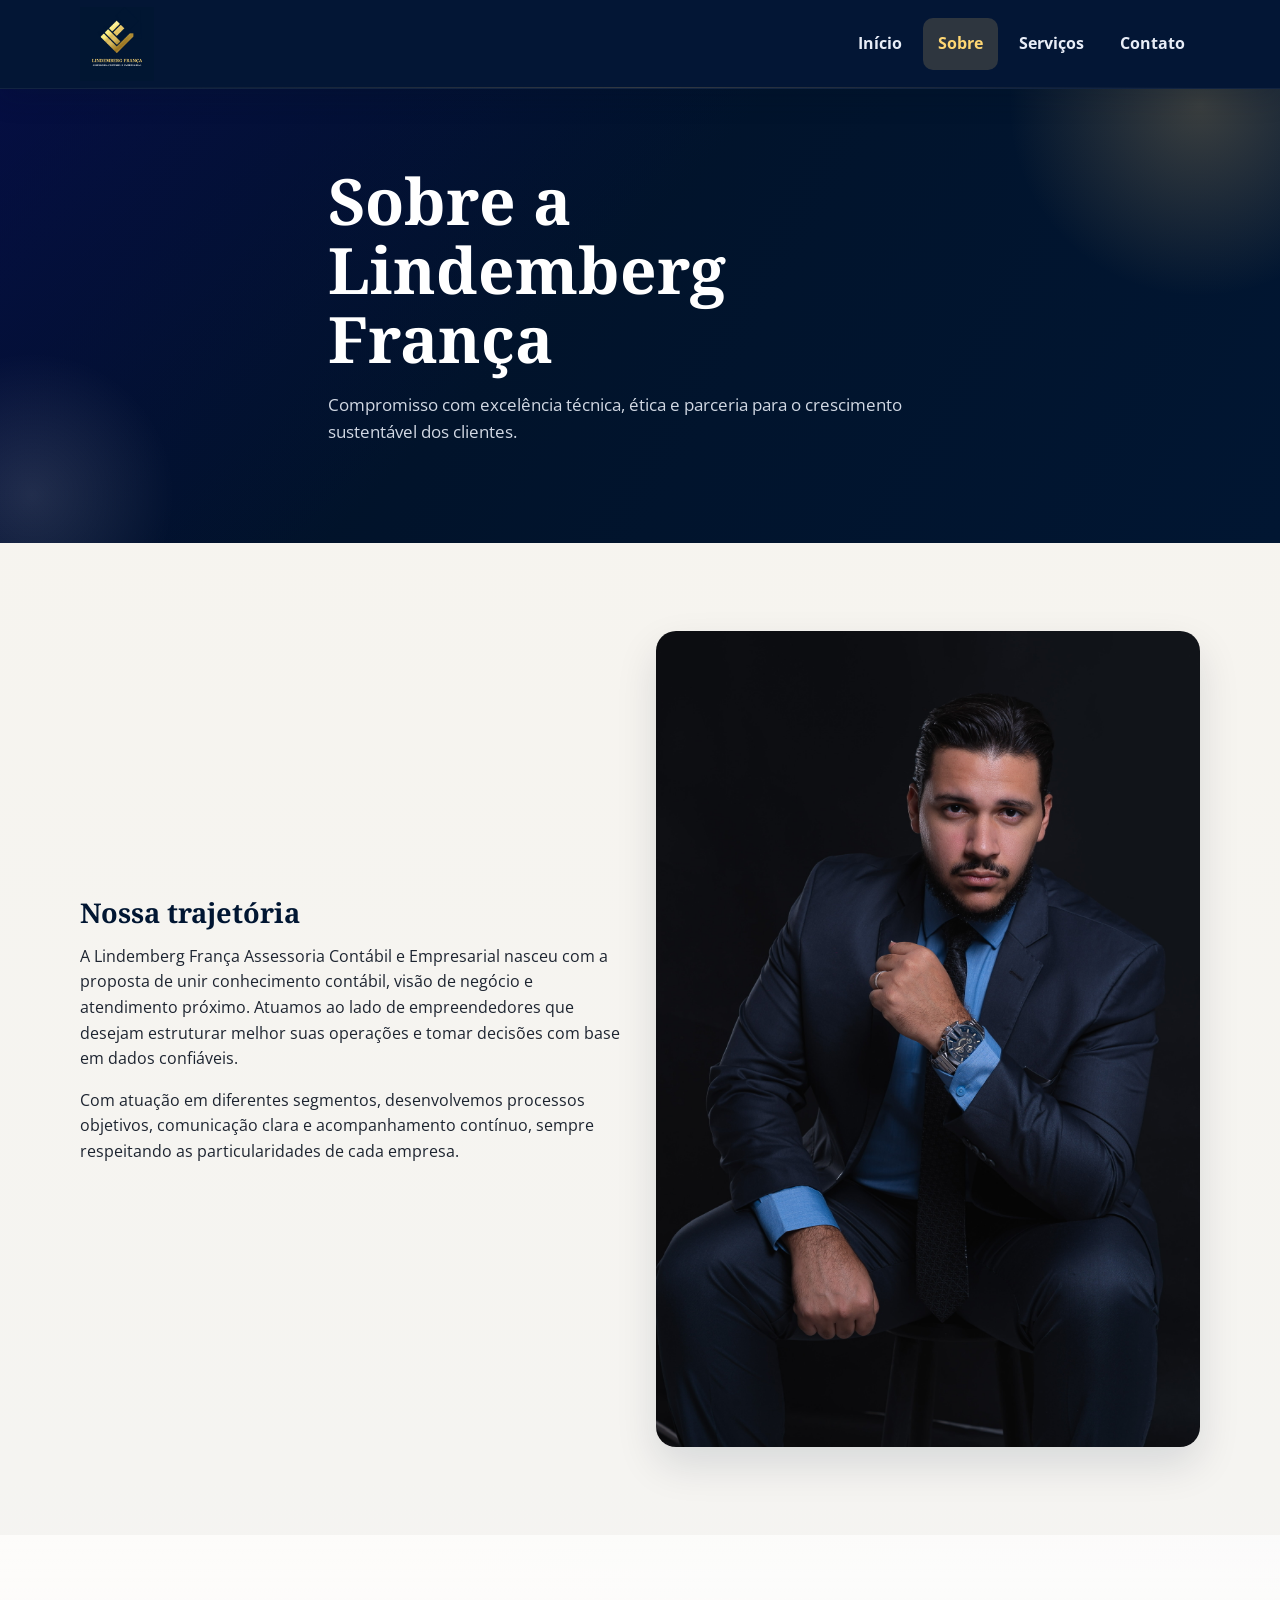
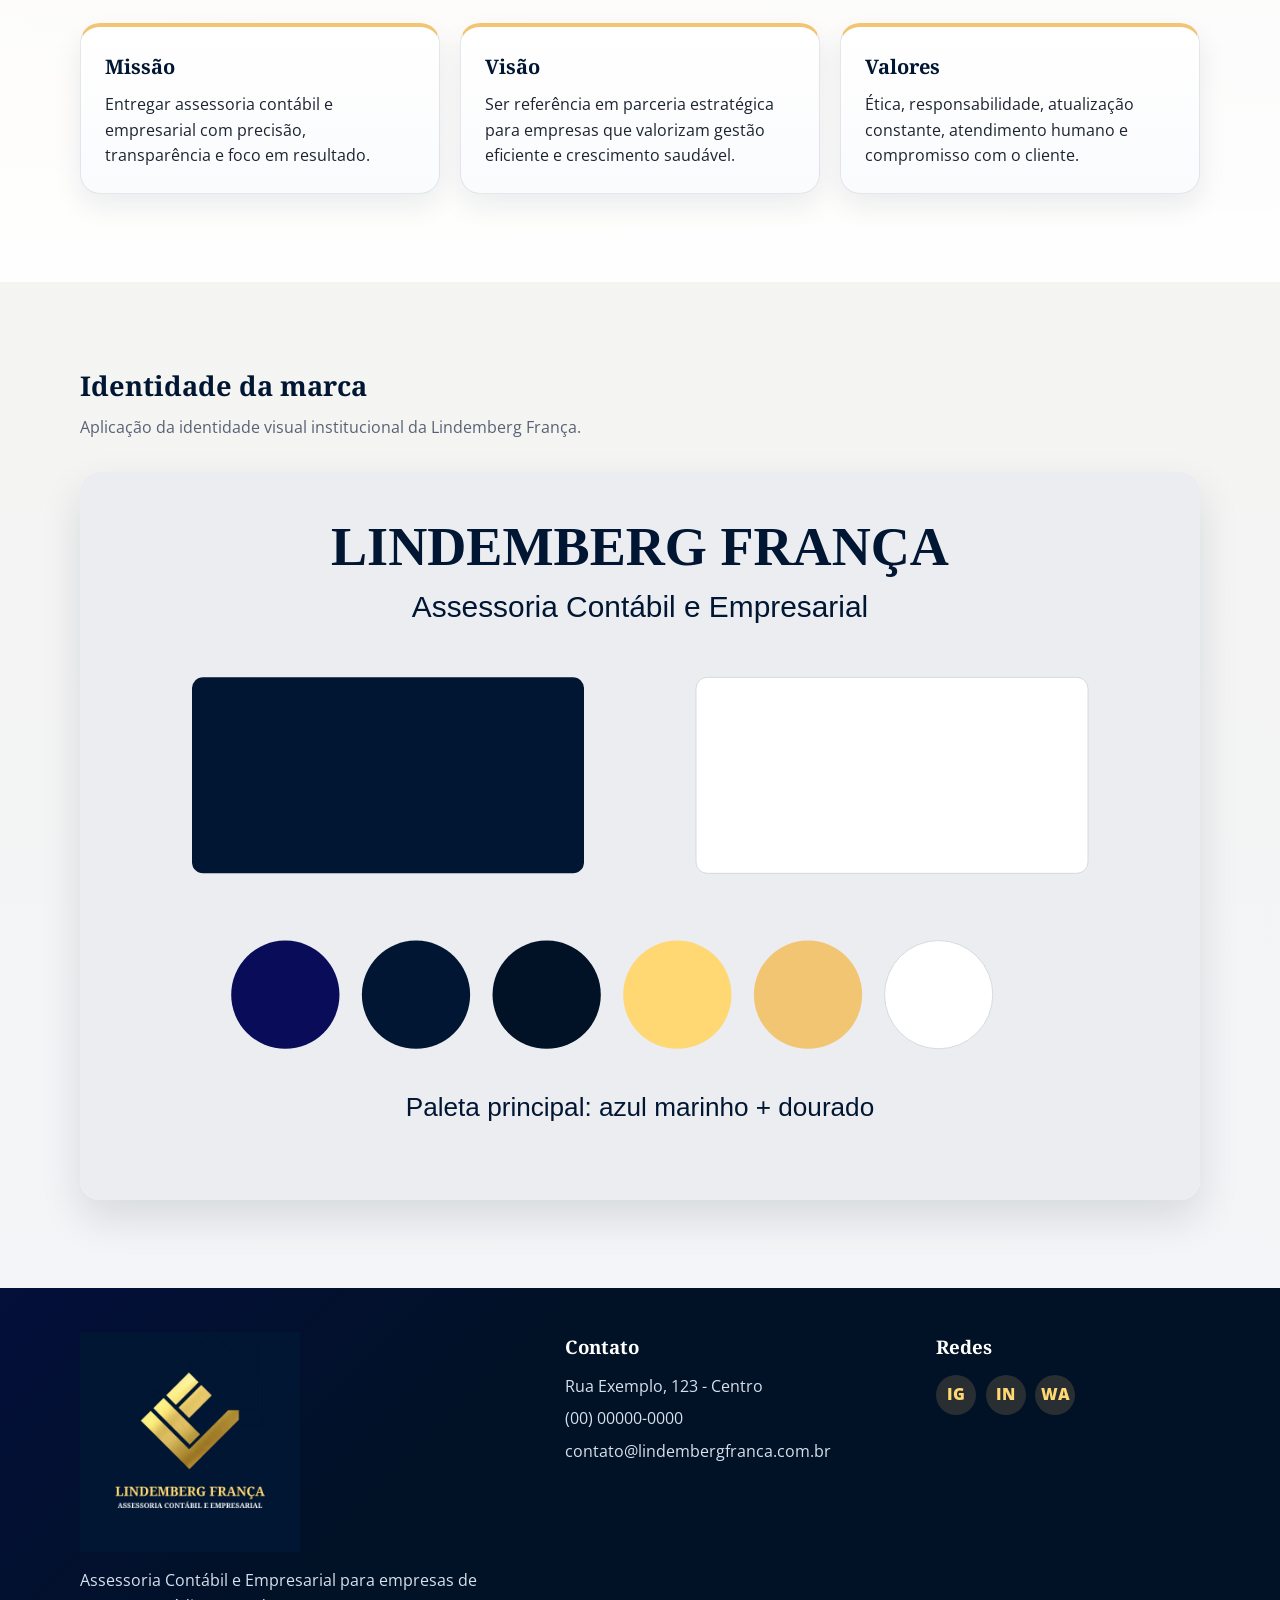
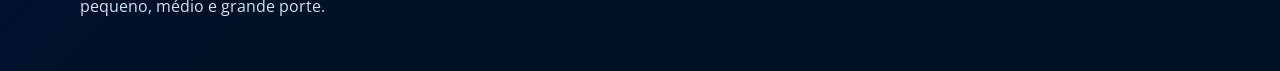
==== commit b90d3a6a: "UI adjustment" ====
--- a/about.html
+++ b/about.html
@@ -5,13 +5,19 @@
     <meta name="viewport" content="width=device-width, initial-scale=1.0" />
     <meta name="description" content="Conheça a história e os valores da Lindemberg França Assessoria Contábil e Empresarial." />
     <title>Sobre | Lindemberg França</title>
+    <link rel="preconnect" href="https://fonts.googleapis.com" />
+    <link rel="preconnect" href="https://fonts.gstatic.com" crossorigin />
+    <link
+      href="https://fonts.googleapis.com/css2?family=Open+Sans:wght@400;600;700;800&family=Noto+Serif:wght@600;700&display=swap"
+      rel="stylesheet"
+    />
     <link rel="stylesheet" href="assets/css/style.css" />
     <script src="assets/js/main.js" defer></script>
   </head>
   <body>
     <header class="site-header">
       <div class="container nav-wrap">
-        <a href="index.html" class="logo"><img src="assets/img/logo-horizontal.svg" alt="Lindemberg França" /></a>
+        <a href="index.html" class="logo"><img src="assets/img/IMG_4272.PNG" alt="Lindemberg França" /></a>
         <button class="menu-toggle" aria-label="Abrir menu" aria-expanded="false">☰</button>
         <nav class="nav-links" aria-label="Navegação principal">
           <ul>
@@ -26,7 +32,7 @@
 
     <main>
       <section class="hero hero-small fade-in">
-        <div class="container">
+        <div class="container hero-copy">
           <h1>Sobre a Lindemberg França</h1>
           <p>Compromisso com excelência técnica, ética e parceria para o crescimento sustentável dos clientes.</p>
         </div>
@@ -46,7 +52,7 @@
               sempre respeitando as particularidades de cada empresa.
             </p>
           </div>
-          <img src="assets/img/lindemberg-perfil-2.svg" alt="Retrato de Lindemberg França" class="portrait" />
+          <img src="assets/img/lindember-perfil-2.jpeg" alt="Retrato de Lindemberg França" class="portrait" />
         </div>
       </section>
 
@@ -79,7 +85,7 @@
     <footer class="site-footer">
       <div class="container footer-grid">
         <div>
-          <img src="assets/img/logo-horizontal.svg" alt="Lindemberg França" class="footer-logo" />
+          <img src="assets/img/IMG_4272.PNG" alt="Lindemberg França" class="footer-logo" />
           <p>Assessoria Contábil e Empresarial para empresas de pequeno, médio e grande porte.</p>
         </div>
         <div>
--- a/assets/css/style.css
+++ b/assets/css/style.css
@@ -7,130 +7,675 @@
   --white: #ffffff;
   --text: #1d2430;
   --muted: #596273;
-  --bg: #f5f7fa;
-  --radius: 14px;
-  --shadow: 0 12px 26px rgba(1, 22, 50, 0.12);
+  --bg: #f5f4f1;
+  --surface: #fffdfa;
+  --surface-alt: #f1f3f7;
+  --border: rgba(1, 22, 50, 0.1);
+  --radius: 20px;
+  --radius-sm: 12px;
+  --shadow: 0 18px 42px rgba(1, 22, 50, 0.12);
+  --shadow-soft: 0 12px 28px rgba(1, 22, 50, 0.08);
   --container: 1120px;
-}
-
-* { box-sizing: border-box; }
-html { scroll-behavior: smooth; }
+  --font-heading: "Noto Serif", "Times New Roman", serif;
+  --font-body: "Open Sans", "Segoe UI", Arial, sans-serif;
+}
+
+* {
+  box-sizing: border-box;
+}
+
+html {
+  scroll-behavior: smooth;
+}
+
 body {
   margin: 0;
-  font-family: "Open Sans", "Segoe UI", Arial, sans-serif;
+  overflow-x: hidden;
+  font-family: var(--font-body);
   color: var(--text);
-  background: var(--bg);
+  background:
+    radial-gradient(circle at top left, rgba(242, 197, 114, 0.12), transparent 24rem),
+    linear-gradient(180deg, #f7f4ee 0%, var(--bg) 45%, #f3f5f9 100%);
   line-height: 1.6;
 }
-a { color: inherit; text-decoration: none; }
-img { max-width: 100%; display: block; }
-
-.container { width: min(100% - 2rem, var(--container)); margin-inline: auto; }
-.section { padding: 4rem 0; }
-.section h2 { margin: 0 0 .8rem; color: var(--navy); font-size: clamp(1.5rem, 2vw, 2rem); }
-.section-subtitle { margin: 0 0 1.7rem; color: var(--muted); }
+
+a {
+  color: inherit;
+  text-decoration: none;
+}
+
+img {
+  display: block;
+  max-width: 100%;
+}
+
+button,
+input,
+textarea {
+  font: inherit;
+}
+
+:focus-visible {
+  outline: 3px solid rgba(242, 197, 114, 0.8);
+  outline-offset: 3px;
+}
+
+.container {
+  width: min(100% - 2rem, var(--container));
+  margin-inline: auto;
+}
+
+.section {
+  padding: clamp(3.5rem, 7vw, 5.5rem) 0;
+}
+
+.section h2 {
+  margin: 0 0 0.85rem;
+  font-family: var(--font-heading);
+  color: var(--navy);
+  font-size: clamp(1.7rem, 2vw, 2.5rem);
+  line-height: 1.15;
+}
+
+.section-subtitle {
+  max-width: 42rem;
+  margin: 0 0 2rem;
+  color: var(--muted);
+  font-size: 1rem;
+}
 
 .site-header {
-  position: sticky; top: 0; z-index: 1000;
-  background: rgba(1, 22, 50, .96); border-bottom: 1px solid rgba(255,255,255,.08);
-}
-.nav-wrap { min-height: 80px; display: flex; align-items: center; justify-content: space-between; gap: 1rem; }
-.logo img { height: 52px; width: auto; }
-.menu-toggle { border: 0; background: transparent; color: #fff; font-size: 1.8rem; cursor: pointer; }
+  position: sticky;
+  top: 0;
+  z-index: 1000;
+  background:
+    linear-gradient(180deg, #031635, #031635),
+    linear-gradient(90deg, rgba(255, 215, 115, 0.06), transparent 18%, transparent 82%, rgba(255, 255, 255, 0.04));
+  border-bottom: 1px solid rgba(255, 255, 255, 0.06);
+  box-shadow: 0 10px 24px rgba(1, 17, 38, 0.18);
+}
+
+.nav-wrap {
+  position: relative;
+  min-height: 88px;
+  display: flex;
+  align-items: center;
+  justify-content: space-between;
+  gap: 1rem;
+}
+
+.nav-wrap::after {
+  content: "";
+  position: absolute;
+  inset: auto 0 0;
+  height: 1px;
+  background: linear-gradient(90deg, transparent, rgba(242, 197, 114, 0.2), transparent);
+}
+
+.logo {
+  position: relative;
+  z-index: 2;
+}
+
+.logo img {
+  height: clamp(52px, 8vw, 74px);
+  width: auto;
+  object-fit: contain;
+}
+
+.menu-toggle {
+  position: relative;
+  z-index: 2;
+  border: 1px solid rgba(255, 255, 255, 0.15);
+  background: rgba(255, 255, 255, 0.06);
+  color: var(--white);
+  width: 48px;
+  height: 48px;
+  border-radius: 50%;
+  font-size: 1.5rem;
+  cursor: pointer;
+}
+
 .nav-links {
-  display: none; position: absolute; left: 0; right: 0; top: 80px;
-  background: var(--navy-2); padding: 1rem; border-bottom: 1px solid rgba(255,255,255,.1);
-}
-.nav-links.open { display: block; }
-.nav-links ul { list-style: none; margin: 0; padding: 0; display: grid; gap: .3rem; }
-.nav-links a { display: block; padding: .7rem .85rem; border-radius: 8px; color: #e8edf7; font-weight: 700; }
-.nav-links a:hover, .nav-links a.active { background: rgba(242,197,114,.18); color: var(--gold-soft); }
+  display: none;
+  position: absolute;
+  left: 0;
+  right: 0;
+  top: calc(100% - 0.3rem);
+  padding: 0.9rem;
+  background: linear-gradient(180deg, rgba(1, 22, 50, 0.98), rgba(1, 17, 38, 0.98));
+  border: 1px solid rgba(255, 255, 255, 0.08);
+  border-radius: 0 0 18px 18px;
+  box-shadow: var(--shadow-soft);
+}
+
+.nav-links.open {
+  display: block;
+}
+
+.nav-links ul {
+  list-style: none;
+  display: grid;
+  gap: 0.35rem;
+  margin: 0;
+  padding: 0;
+}
+
+.nav-links a {
+  display: block;
+  padding: 0.8rem 0.95rem;
+  border-radius: 10px;
+  color: #e8edf7;
+  font-weight: 700;
+}
+
+.nav-links a:hover,
+.nav-links a.active {
+  background: rgba(242, 197, 114, 0.18);
+  color: var(--gold-soft);
+}
 
 .hero {
-  background: linear-gradient(115deg, var(--navy-2), var(--navy));
-  color: #fff;
-  padding: 5rem 0;
-}
-.hero-small { padding: 3.4rem 0; }
-.kicker { margin: 0 0 .4rem; letter-spacing: .08em; font-size: .8rem; color: var(--gold-soft); font-weight: 700; }
-.hero-grid { display: grid; gap: 1.6rem; align-items: center; }
-.hero h1 { margin: 0 0 1rem; font-size: clamp(2rem, 4.5vw, 3.2rem); line-height: 1.18; }
-.hero p { margin: 0 0 1.2rem; color: #d9e3f3; }
-.hero-photo { border-radius: 16px; box-shadow: var(--shadow); max-height: 620px; object-fit: cover; width: 100%; }
-.hero-actions { display: flex; flex-wrap: wrap; gap: .7rem; }
+  position: relative;
+  overflow: clip;
+  color: var(--white);
+  background:
+    linear-gradient(135deg, rgba(8, 12, 89, 0.55), transparent 45%),
+    linear-gradient(120deg, var(--navy-2), var(--navy));
+  padding: clamp(4.5rem, 8vw, 6.5rem) 0;
+}
+
+.hero::before,
+.hero::after {
+  content: "";
+  position: absolute;
+  border-radius: 50%;
+  pointer-events: none;
+}
+
+.hero::before {
+  width: 26rem;
+  height: 26rem;
+  top: -12rem;
+  right: -8rem;
+  background: radial-gradient(circle, rgba(242, 197, 114, 0.24), transparent 65%);
+}
+
+.hero::after {
+  width: 18rem;
+  height: 18rem;
+  left: -7rem;
+  bottom: -6rem;
+  background: radial-gradient(circle, rgba(255, 255, 255, 0.12), transparent 70%);
+}
+
+.hero-small {
+  padding: clamp(3.6rem, 7vw, 4.8rem) 0;
+}
+
+.hero-grid,
+.card-grid,
+.service-list,
+.stats-grid,
+.footer-grid,
+.contact-grid,
+.split {
+  display: grid;
+  gap: 1.25rem;
+}
+
+.hero-grid {
+  align-items: center;
+}
+
+.hero-copy {
+  position: relative;
+  z-index: 1;
+  max-width: 39rem;
+}
+
+.kicker {
+  display: inline-flex;
+  align-items: center;
+  gap: 0.65rem;
+  margin: 0 0 1rem;
+  color: var(--gold-soft);
+  font-size: 0.8rem;
+  font-weight: 800;
+  letter-spacing: 0.18em;
+}
+
+.kicker::before {
+  content: "";
+  width: 2.4rem;
+  height: 1px;
+  background: currentColor;
+}
+
+.hero h1 {
+  margin: 0 0 1.1rem;
+  font-family: var(--font-heading);
+  font-size: clamp(2.4rem, 5vw, 4.4rem);
+  line-height: 1.08;
+  text-wrap: balance;
+}
+
+.hero p {
+  margin: 0 0 1.25rem;
+  color: rgba(232, 237, 247, 0.9);
+  font-size: clamp(1rem, 1.5vw, 1.075rem);
+}
+
+.hero-actions {
+  display: flex;
+  flex-wrap: wrap;
+  gap: 0.85rem;
+  margin-top: 1.75rem;
+}
+
+.hero-visual {
+  position: relative;
+  padding: clamp(0.4rem, 2vw, 1rem);
+}
+
+.hero-visual::before {
+  content: "";
+  position: absolute;
+  inset: auto 0 0 auto;
+  width: 70%;
+  height: 78%;
+  border-radius: 28px;
+  background: linear-gradient(180deg, rgba(242, 197, 114, 0.26), rgba(242, 197, 114, 0.05));
+  transform: translate(0.85rem, 0.85rem);
+}
+
+.hero-photo {
+  position: relative;
+  z-index: 1;
+  width: min(100%, 32rem);
+  margin-inline: auto;
+  aspect-ratio: 4 / 5;
+  object-fit: cover;
+  border-radius: 28px;
+  border: 1px solid rgba(255, 255, 255, 0.08);
+  box-shadow: var(--shadow);
+  background: linear-gradient(180deg, rgba(255, 255, 255, 0.06), transparent);
+}
 
 .btn {
-  display: inline-block; padding: .85rem 1.2rem; border-radius: 10px; font-weight: 700;
-  transition: .2s ease transform, .2s ease box-shadow;
-}
-.btn:hover { transform: translateY(-2px); box-shadow: var(--shadow); }
-.btn-gold { background: var(--gold); color: var(--navy-2); }
-.btn-outline { border: 1px solid rgba(255,255,255,.4); color: #fff; }
-.btn-navy { background: var(--navy); color: #fff; }
-
-.card-grid, .service-list, .stats-grid, .footer-grid, .contact-grid, .split { display: grid; gap: 1rem; }
+  display: inline-flex;
+  align-items: center;
+  justify-content: center;
+  min-height: 48px;
+  padding: 0.9rem 1.35rem;
+  border: 1px solid transparent;
+  border-radius: 999px;
+  font-size: 0.95rem;
+  font-weight: 800;
+  transition: transform 0.2s ease, box-shadow 0.2s ease, background-color 0.2s ease, border-color 0.2s ease;
+}
+
+.btn:hover {
+  transform: translateY(-2px);
+  box-shadow: var(--shadow-soft);
+}
+
+.btn-gold {
+  background: linear-gradient(135deg, var(--gold-soft), var(--gold));
+  color: var(--navy-2);
+}
+
+.btn-outline {
+  border-color: rgba(255, 255, 255, 0.32);
+  color: var(--white);
+  background: rgba(255, 255, 255, 0.04);
+}
+
+.btn-navy {
+  background: linear-gradient(135deg, var(--navy), var(--navy-2));
+  color: var(--white);
+}
+
+.about-preview {
+  background:
+    linear-gradient(180deg, rgba(255, 255, 255, 0.82), rgba(255, 255, 255, 0.96)),
+    linear-gradient(135deg, rgba(242, 197, 114, 0.12), rgba(1, 22, 50, 0.05));
+}
+
 .card {
-  background: #fff; padding: 1.25rem; border-radius: var(--radius); box-shadow: var(--shadow);
+  height: 100%;
+  padding: 1.5rem;
+  background: linear-gradient(180deg, rgba(255, 255, 255, 0.98), rgba(250, 251, 253, 0.98));
+  border: 1px solid var(--border);
   border-top: 4px solid var(--gold);
-}
-.card h3 { margin: 0 0 .5rem; color: var(--navy); }
-.about-preview, .cta { background: #fff; }
-
-.portrait, .brand-guide, .contact-photo { border-radius: var(--radius); box-shadow: var(--shadow); }
-.contact-photo { margin-bottom: 1rem; }
+  border-radius: var(--radius);
+  box-shadow: var(--shadow-soft);
+}
+
+.card h3 {
+  margin: 0 0 0.6rem;
+  font-family: var(--font-heading);
+  color: var(--navy);
+  font-size: 1.25rem;
+}
+
+.card p,
+.card blockquote {
+  margin: 0;
+}
+
+.portrait,
+.brand-guide,
+.contact-photo {
+  width: 100%;
+  border-radius: var(--radius);
+  box-shadow: var(--shadow);
+}
+
+.brand-guide {
+  background: var(--surface);
+}
 
 .stat {
-  text-align: center; background: #fff; border-radius: var(--radius); padding: 1.1rem;
+  padding: 1.4rem 1rem;
+  text-align: center;
+  border: 1px solid var(--border);
+  border-radius: var(--radius);
+  background: linear-gradient(180deg, var(--surface), #f9fafc);
+  box-shadow: var(--shadow-soft);
+}
+
+.stat strong {
+  display: block;
+  margin-bottom: 0.35rem;
+  font-family: var(--font-heading);
+  color: var(--navy);
+  font-size: clamp(1.85rem, 3vw, 2.5rem);
+  line-height: 1;
+}
+
+.stat span {
+  color: var(--muted);
+  font-size: 0.95rem;
+  font-weight: 700;
+}
+
+.testimonials .card {
+  border-top-color: rgba(242, 197, 114, 0.55);
+}
+
+.testimonials blockquote {
+  color: var(--text);
+  font-size: 1.02rem;
+}
+
+.quote-author {
+  margin-top: 0.9rem;
+  color: var(--muted);
+  font-weight: 700;
+  font-size: 0.92rem;
+}
+
+.cta {
+  background: transparent;
+}
+
+.cta-box {
+  position: relative;
+  overflow: hidden;
+  padding: clamp(1.5rem, 4vw, 2.4rem);
+  border-radius: 28px;
+  display: grid;
+  gap: 1.2rem;
+  align-items: center;
+  color: var(--white);
+  background:
+    linear-gradient(130deg, rgba(8, 12, 89, 0.4), transparent 40%),
+    linear-gradient(135deg, var(--navy-2), var(--navy));
   box-shadow: var(--shadow);
 }
-.stat strong { display: block; color: var(--navy); font-size: 1.6rem; }
-.quote-author { margin: .8rem 0 0; color: var(--muted); font-weight: 700; font-size: .9rem; }
-
-.cta-box {
-  background: linear-gradient(120deg, var(--navy-2), var(--navy)); color: #fff;
-  padding: 1.4rem; border-radius: var(--radius); display: grid; gap: 1rem; align-items: center;
-}
-.cta-box img { width: 92px; }
-
-.contact-form, .contact-card {
-  background: #fff; border-radius: var(--radius); box-shadow: var(--shadow); padding: 1.2rem;
-}
-.form-group { display: grid; gap: .35rem; margin-bottom: .85rem; }
-label { font-weight: 700; color: var(--navy); }
-input, textarea {
-  width: 100%; border: 1px solid #c8d2de; border-radius: 10px; padding: .8rem; font: inherit;
-}
-textarea { min-height: 140px; resize: vertical; }
-
-.site-footer { background: var(--navy-2); color: #d7e1ee; padding: 2.3rem 0; }
-.site-footer h3 { color: #fff; }
-.footer-logo { max-width: 290px; }
-.social-list { list-style: none; display: flex; gap: .6rem; margin: .6rem 0 0; padding: 0; }
+
+.cta-box::after {
+  content: "";
+  position: absolute;
+  inset: auto -5rem -6rem auto;
+  width: 18rem;
+  height: 18rem;
+  border-radius: 50%;
+  background: radial-gradient(circle, rgba(242, 197, 114, 0.18), transparent 70%);
+}
+
+.cta-box img {
+  width: clamp(78px, 12vw, 108px);
+}
+
+.cta-content {
+  position: relative;
+  z-index: 1;
+}
+
+.cta-content h2 {
+  color: var(--white);
+}
+
+.cta-content p {
+  max-width: 38rem;
+  color: rgba(232, 237, 247, 0.9);
+}
+
+.contact-form,
+.contact-card {
+  background: rgba(255, 255, 255, 0.98);
+  border: 1px solid var(--border);
+  border-radius: var(--radius);
+  box-shadow: var(--shadow-soft);
+  padding: clamp(1.25rem, 3vw, 1.8rem);
+}
+
+.form-group {
+  display: grid;
+  gap: 0.4rem;
+  margin-bottom: 0.95rem;
+}
+
+label {
+  font-weight: 800;
+  color: var(--navy);
+}
+
+input,
+textarea {
+  width: 100%;
+  padding: 0.85rem 0.95rem;
+  border: 1px solid rgba(1, 22, 50, 0.18);
+  border-radius: var(--radius-sm);
+  background: var(--surface-alt);
+  color: var(--text);
+  transition: border-color 0.2s ease, background-color 0.2s ease, box-shadow 0.2s ease;
+}
+
+input::placeholder,
+textarea::placeholder {
+  color: #7a8598;
+}
+
+input:focus,
+textarea:focus {
+  border-color: rgba(242, 197, 114, 0.9);
+  background: var(--white);
+  box-shadow: 0 0 0 4px rgba(242, 197, 114, 0.16);
+  outline: none;
+}
+
+textarea {
+  min-height: 150px;
+  resize: vertical;
+}
+
+.site-footer {
+  padding: 2.75rem 0;
+  color: #d7e1ee;
+  background:
+    linear-gradient(135deg, rgba(8, 12, 89, 0.4), transparent 35%),
+    var(--navy-2);
+}
+
+.site-footer h3 {
+  margin-top: 0;
+  margin-bottom: 0.7rem;
+  font-family: var(--font-heading);
+  color: var(--white);
+}
+
+.site-footer p {
+  margin: 0 0 0.45rem;
+}
+
+.footer-logo {
+  max-width: min(100%, 220px);
+  margin-bottom: 1rem;
+}
+
+.social-list {
+  list-style: none;
+  display: flex;
+  flex-wrap: wrap;
+  gap: 0.6rem;
+  margin: 0.8rem 0 0;
+  padding: 0;
+}
+
 .social-list a {
-  width: 36px; height: 36px; border-radius: 50%; display: inline-flex; align-items: center; justify-content: center;
-  background: rgba(242,197,114,.17); color: var(--gold-soft); font-weight: 700;
-}
-
-.fade-in { animation: fadeIn .75s ease; }
-@keyframes fadeIn { from { opacity: 0; transform: translateY(8px);} to { opacity: 1; transform: translateY(0);} }
+  width: 40px;
+  height: 40px;
+  border-radius: 50%;
+  display: inline-flex;
+  align-items: center;
+  justify-content: center;
+  background: rgba(242, 197, 114, 0.16);
+  color: var(--gold-soft);
+  font-weight: 800;
+}
+
+.fade-in {
+  animation: fadeIn 0.75s ease;
+}
+
+@keyframes fadeIn {
+  from {
+    opacity: 0;
+    transform: translateY(8px);
+  }
+
+  to {
+    opacity: 1;
+    transform: translateY(0);
+  }
+}
+
+@media (max-width: 767px) {
+  .hero-grid,
+  .split,
+  .contact-grid {
+    gap: 1.5rem;
+  }
+
+  .hero-actions,
+  .btn {
+    width: 100%;
+  }
+
+  .hero-actions .btn {
+    flex: 1 1 100%;
+  }
+
+  .site-footer {
+    text-align: center;
+  }
+
+  .social-list {
+    justify-content: center;
+  }
+}
 
 @media (min-width: 768px) {
-  .menu-toggle { display: none; }
-  .nav-links { display: block; position: static; border: 0; padding: 0; background: transparent; }
-  .nav-links ul { display: flex; }
-  .hero-grid { grid-template-columns: 1.15fr .85fr; }
-  .card-grid { grid-template-columns: repeat(2, minmax(0, 1fr)); }
-  .service-list { grid-template-columns: repeat(2, minmax(0, 1fr)); }
-  .stats-grid { grid-template-columns: repeat(2, minmax(0, 1fr)); }
-  .split { grid-template-columns: 1fr 1fr; align-items: center; gap: 1.5rem; }
-  .contact-grid { grid-template-columns: 1.15fr .85fr; }
-  .cta-box { grid-template-columns: auto 1fr; }
-  .footer-grid { grid-template-columns: repeat(3, minmax(0, 1fr)); }
+  .menu-toggle {
+    display: none;
+  }
+
+  .nav-links {
+    display: block;
+    position: static;
+    padding: 0;
+    border: 0;
+    border-radius: 0;
+    background: transparent;
+    box-shadow: none;
+  }
+
+  .nav-links ul {
+    display: flex;
+    align-items: center;
+    gap: 0.35rem;
+  }
+
+  .hero-grid {
+    grid-template-columns: minmax(0, 1.05fr) minmax(320px, 0.95fr);
+    gap: 2rem;
+  }
+
+  .card-grid {
+    grid-template-columns: repeat(2, minmax(0, 1fr));
+  }
+
+  .service-list {
+    grid-template-columns: repeat(2, minmax(0, 1fr));
+  }
+
+  .stats-grid {
+    grid-template-columns: repeat(2, minmax(0, 1fr));
+  }
+
+  .split {
+    grid-template-columns: minmax(0, 1fr) minmax(280px, 1fr);
+    align-items: center;
+    gap: 2rem;
+  }
+
+  .contact-grid {
+    grid-template-columns: minmax(0, 1.1fr) minmax(280px, 0.9fr);
+    align-items: start;
+  }
+
+  .cta-box {
+    grid-template-columns: auto 1fr;
+    gap: 1.75rem;
+  }
+
+  .footer-grid {
+    grid-template-columns: 1.2fr 0.9fr 0.7fr;
+    gap: 2rem;
+  }
 }
 
 @media (min-width: 992px) {
-  .card-grid { grid-template-columns: repeat(4, minmax(0, 1fr)); }
-  .card-grid.cols-2 { grid-template-columns: repeat(2, minmax(0, 1fr)); }
-  .card-grid.cols-3 { grid-template-columns: repeat(3, minmax(0, 1fr)); }
-  .stats-grid { grid-template-columns: repeat(4, minmax(0, 1fr)); }
-}
+  .card-grid {
+    grid-template-columns: repeat(4, minmax(0, 1fr));
+  }
+
+  .card-grid.cols-2 {
+    grid-template-columns: repeat(2, minmax(0, 1fr));
+  }
+
+  .card-grid.cols-3 {
+    grid-template-columns: repeat(3, minmax(0, 1fr));
+  }
+
+  .service-list {
+    grid-template-columns: repeat(3, minmax(0, 1fr));
+  }
+
+  .stats-grid {
+    grid-template-columns: repeat(4, minmax(0, 1fr));
+  }
+}
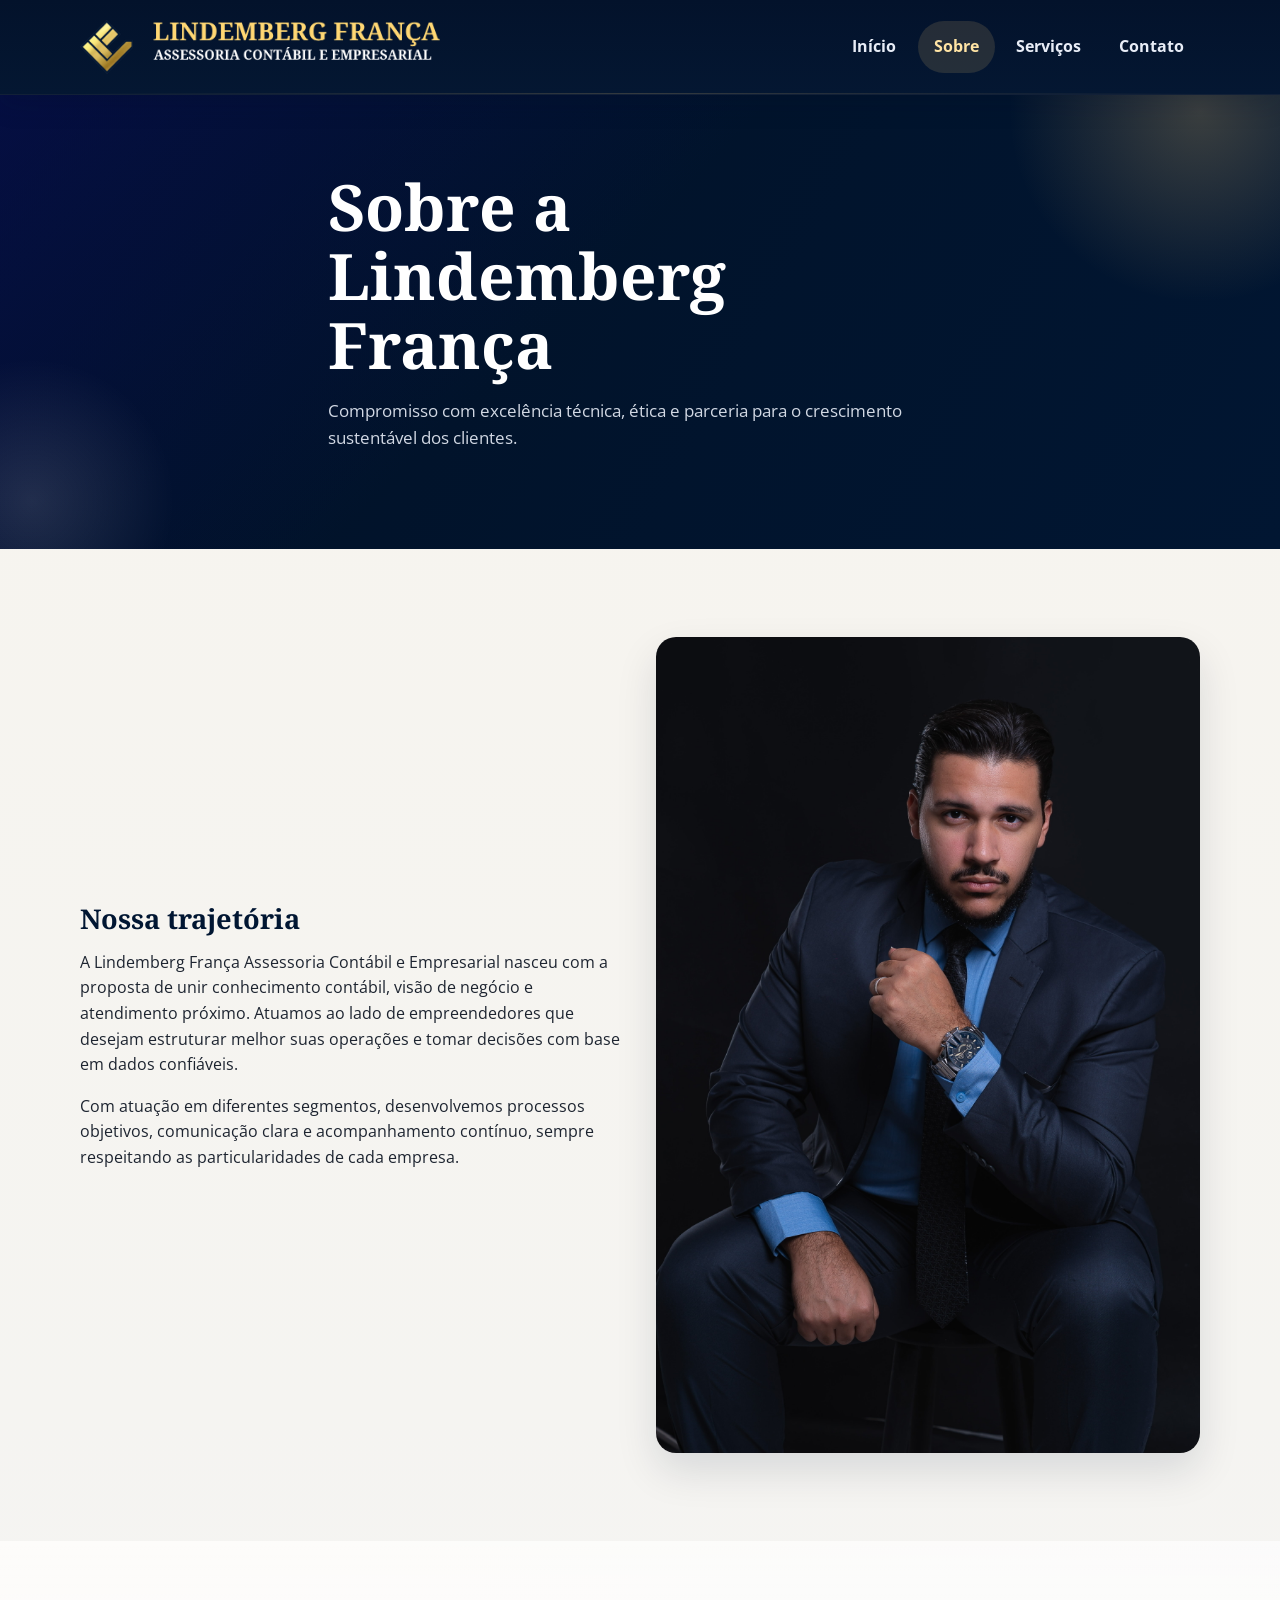
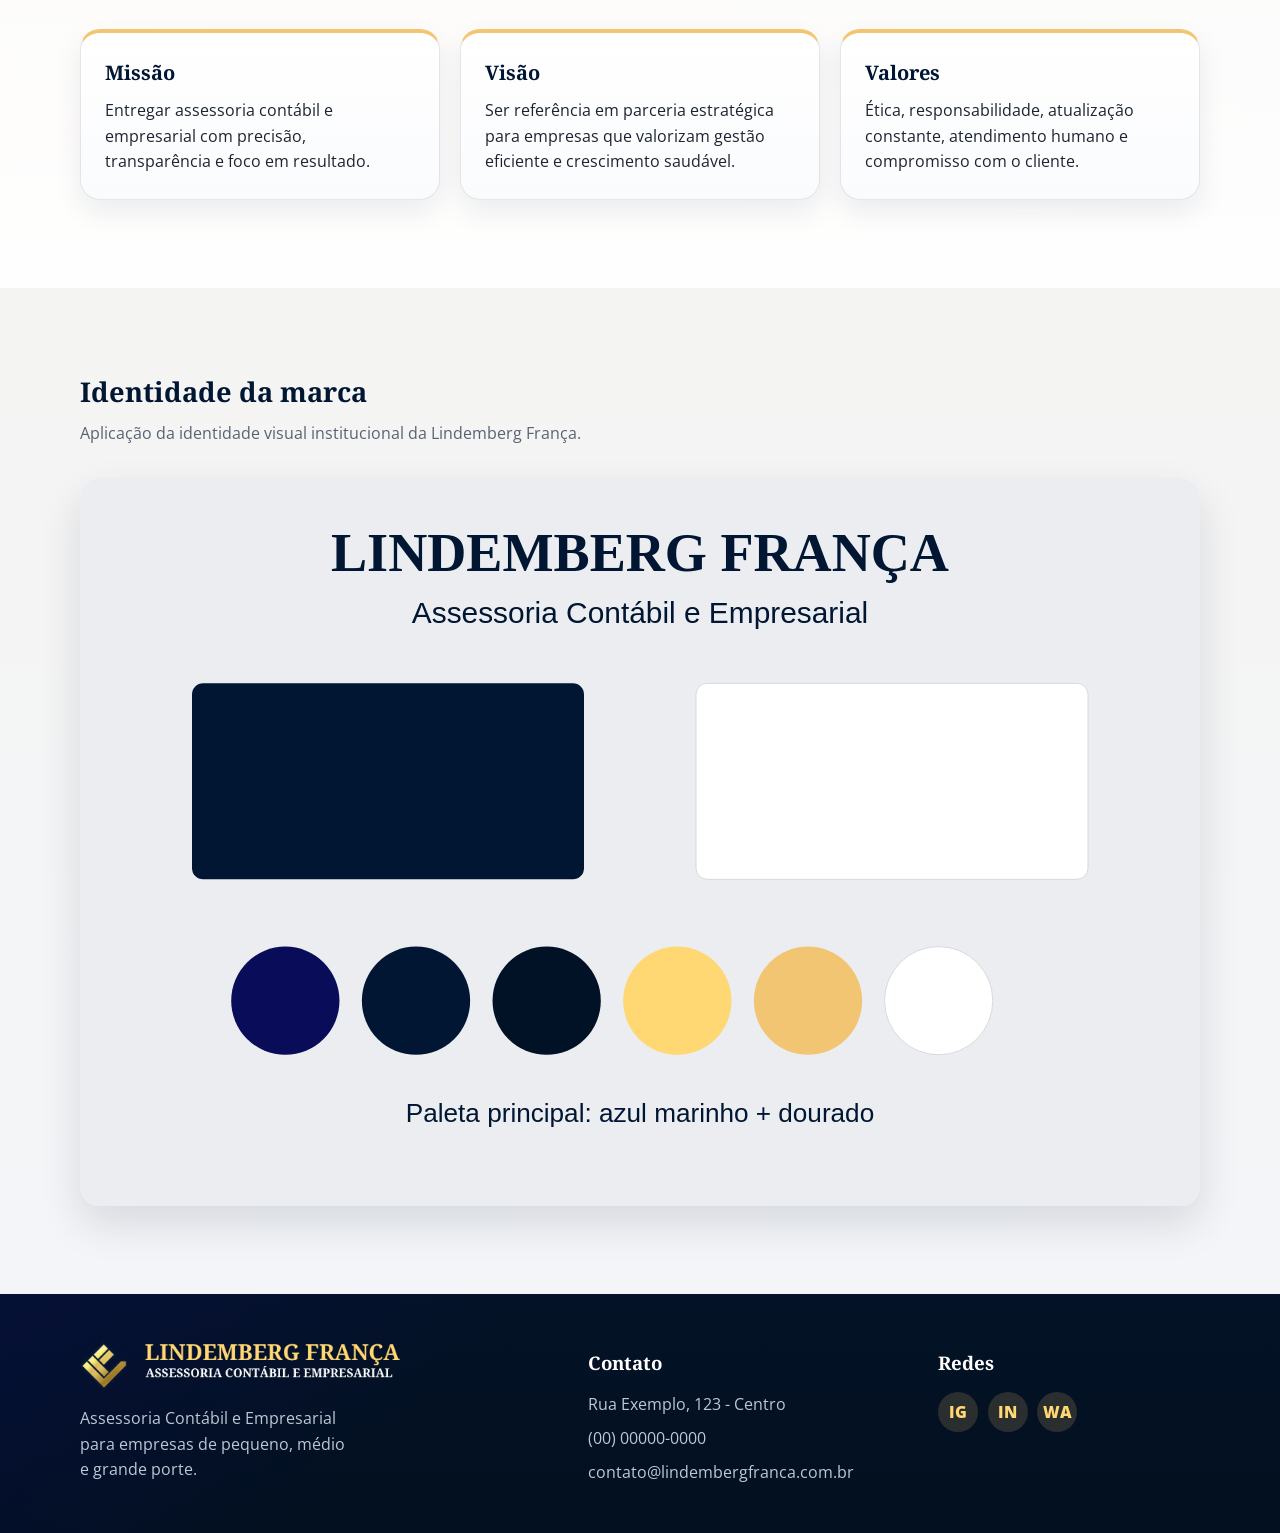
==== commit aa1f38e9: "logo-horizontal fix" ====
--- a/about.html
+++ b/about.html
@@ -17,7 +17,7 @@
   <body>
     <header class="site-header">
       <div class="container nav-wrap">
-        <a href="index.html" class="logo"><img src="assets/img/IMG_4272.PNG" alt="Lindemberg França" /></a>
+        <a href="index.html" class="logo"><img src="assets/img/logo-horizontal.PNG" alt="Lindemberg França" /></a>
         <button class="menu-toggle" aria-label="Abrir menu" aria-expanded="false">☰</button>
         <nav class="nav-links" aria-label="Navegação principal">
           <ul>
@@ -84,17 +84,17 @@
 
     <footer class="site-footer">
       <div class="container footer-grid">
-        <div>
-          <img src="assets/img/IMG_4272.PNG" alt="Lindemberg França" class="footer-logo" />
+        <div class="footer-brand">
+          <img src="assets/img/logo-horizontal.PNG" alt="Lindemberg França" class="footer-logo" />
           <p>Assessoria Contábil e Empresarial para empresas de pequeno, médio e grande porte.</p>
         </div>
-        <div>
+        <div class="footer-block">
           <h3>Contato</h3>
           <p>Rua Exemplo, 123 - Centro</p>
           <p>(00) 00000-0000</p>
           <p>contato@lindembergfranca.com.br</p>
         </div>
-        <div>
+        <div class="footer-block">
           <h3>Redes</h3>
           <ul class="social-list">
             <li><a href="#" aria-label="Instagram">IG</a></li>
--- a/assets/css/style.css
+++ b/assets/css/style.css
@@ -89,19 +89,18 @@
   top: 0;
   z-index: 1000;
   background:
-    linear-gradient(180deg, #031635, #031635),
-    linear-gradient(90deg, rgba(255, 215, 115, 0.06), transparent 18%, transparent 82%, rgba(255, 255, 255, 0.04));
+    linear-gradient(180deg, #03122b, #041732);
   border-bottom: 1px solid rgba(255, 255, 255, 0.06);
-  box-shadow: 0 10px 24px rgba(1, 17, 38, 0.18);
+  box-shadow: 0 10px 24px rgba(1, 17, 38, 0.16);
 }
 
 .nav-wrap {
   position: relative;
-  min-height: 88px;
+  min-height: 94px;
   display: flex;
   align-items: center;
   justify-content: space-between;
-  gap: 1rem;
+  gap: 1.5rem;
 }
 
 .nav-wrap::after {
@@ -118,8 +117,9 @@
 }
 
 .logo img {
-  height: clamp(52px, 8vw, 74px);
+  height: clamp(40px, 4.6vw, 58px);
   width: auto;
+  max-width: min(100%, 360px);
   object-fit: contain;
 }
 
@@ -163,16 +163,17 @@
 
 .nav-links a {
   display: block;
-  padding: 0.8rem 0.95rem;
-  border-radius: 10px;
+  padding: 0.8rem 1rem;
+  border-radius: 999px;
   color: #e8edf7;
   font-weight: 700;
+  transition: background-color 0.2s ease, color 0.2s ease;
 }
 
 .nav-links a:hover,
 .nav-links a.active {
-  background: rgba(242, 197, 114, 0.18);
-  color: var(--gold-soft);
+  background: rgba(242, 197, 114, 0.14);
+  color: #ffe4a4;
 }
 
 .hero {
@@ -513,26 +514,40 @@
 }
 
 .site-footer {
-  padding: 2.75rem 0;
+  padding: 3rem 0 2.4rem;
   color: #d7e1ee;
   background:
-    linear-gradient(135deg, rgba(8, 12, 89, 0.4), transparent 35%),
-    var(--navy-2);
+    linear-gradient(135deg, rgba(8, 12, 89, 0.3), transparent 35%),
+    linear-gradient(180deg, #041227, #02101f);
 }
 
 .site-footer h3 {
   margin-top: 0;
-  margin-bottom: 0.7rem;
+  margin-bottom: 0.85rem;
   font-family: var(--font-heading);
   color: var(--white);
 }
 
 .site-footer p {
-  margin: 0 0 0.45rem;
+  margin: 0 0 0.55rem;
+  color: rgba(215, 225, 238, 0.88);
+}
+
+.footer-brand {
+  max-width: 26rem;
+}
+
+.footer-brand p {
+  max-width: 30ch;
+}
+
+.footer-block {
+  padding-top: 0.35rem;
 }
 
 .footer-logo {
-  max-width: min(100%, 220px);
+  width: min(100%, 320px);
+  height: auto;
   margin-bottom: 1rem;
 }
 
@@ -541,7 +556,7 @@
   display: flex;
   flex-wrap: wrap;
   gap: 0.6rem;
-  margin: 0.8rem 0 0;
+  margin: 0.9rem 0 0;
   padding: 0;
 }
 
@@ -593,6 +608,14 @@
     text-align: center;
   }
 
+  .footer-brand {
+    margin-inline: auto;
+  }
+
+  .footer-brand p {
+    margin-inline: auto;
+  }
+
   .social-list {
     justify-content: center;
   }
@@ -653,8 +676,8 @@
   }
 
   .footer-grid {
-    grid-template-columns: 1.2fr 0.9fr 0.7fr;
-    gap: 2rem;
+    grid-template-columns: 1.35fr 0.9fr 0.75fr;
+    gap: 2.25rem;
   }
 }
 
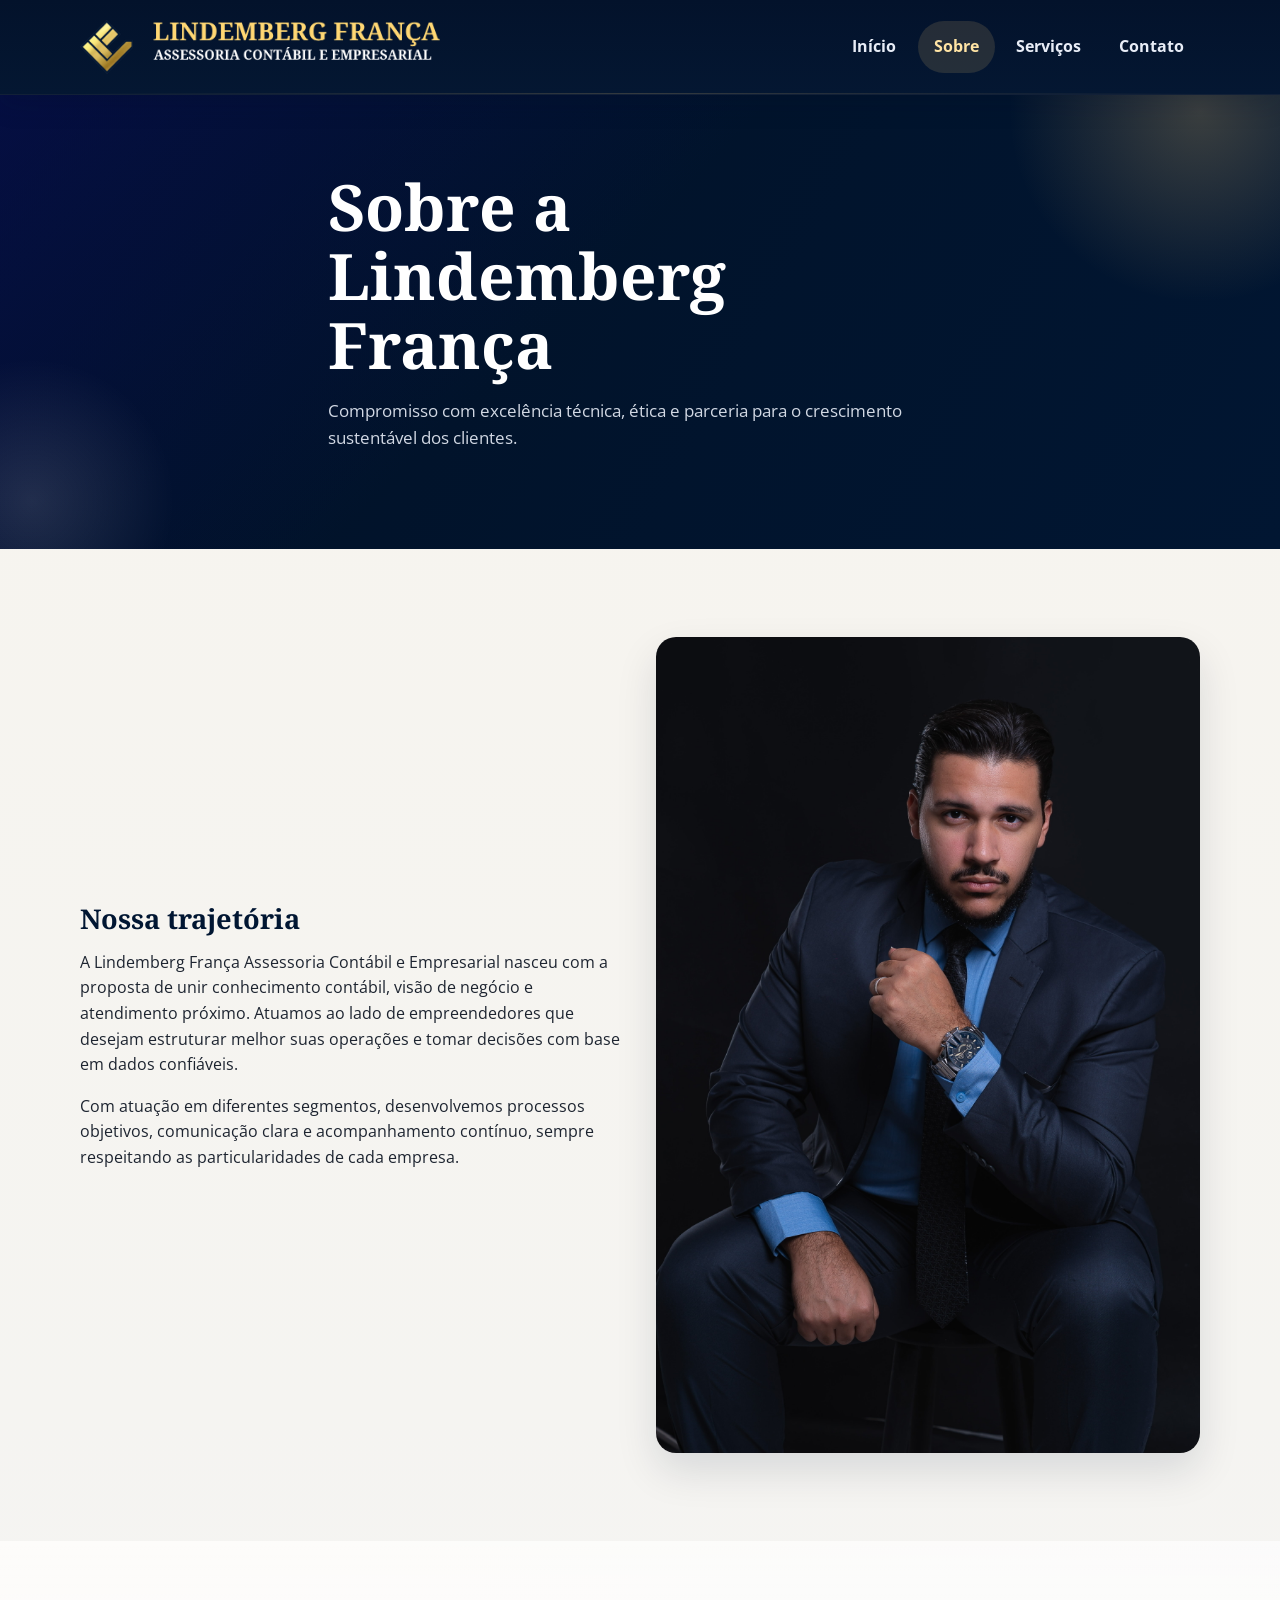
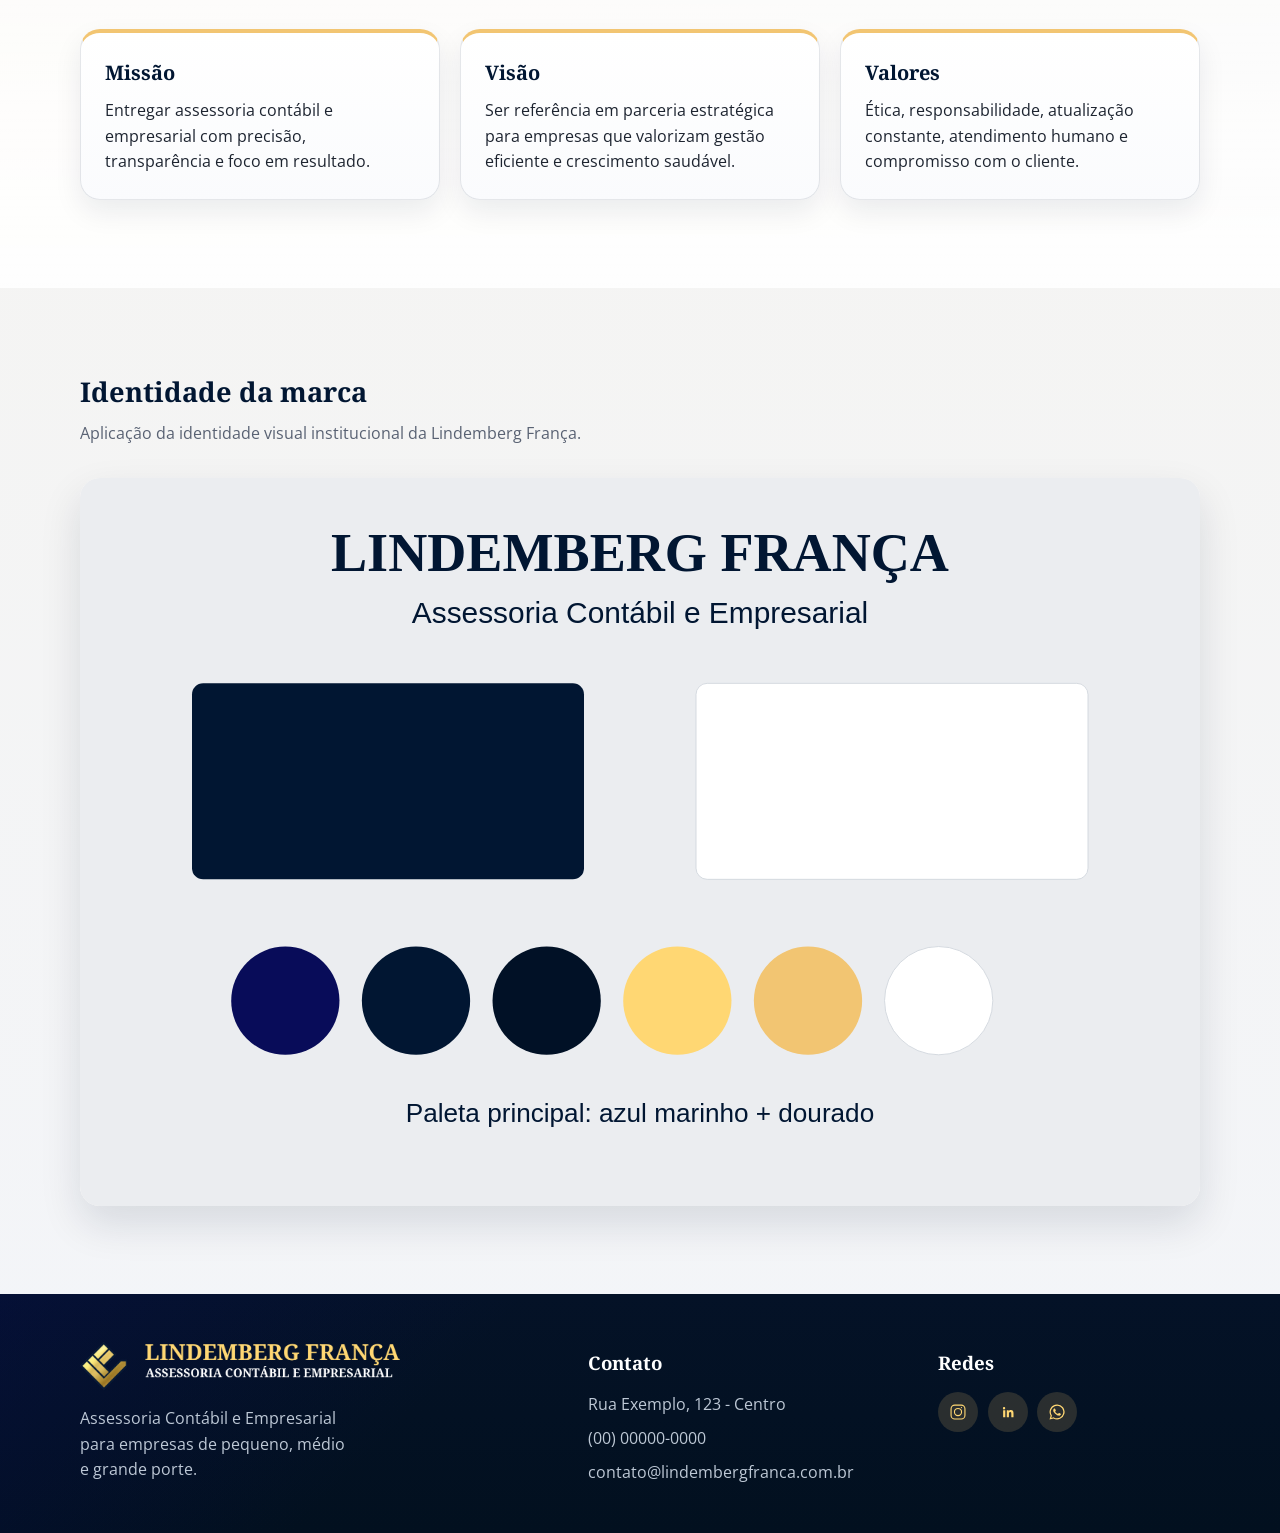
==== commit de495642: "waiting copy from client" ====
--- a/about.html
+++ b/about.html
@@ -97,9 +97,27 @@
         <div class="footer-block">
           <h3>Redes</h3>
           <ul class="social-list">
-            <li><a href="#" aria-label="Instagram">IG</a></li>
-            <li><a href="#" aria-label="LinkedIn">IN</a></li>
-            <li><a href="#" aria-label="WhatsApp">WA</a></li>
+            <li>
+              <a href="#" aria-label="Instagram">
+                <svg viewBox="0 0 24 24" aria-hidden="true">
+                  <path d="M7.75 2h8.5A5.75 5.75 0 0 1 22 7.75v8.5A5.75 5.75 0 0 1 16.25 22h-8.5A5.75 5.75 0 0 1 2 16.25v-8.5A5.75 5.75 0 0 1 7.75 2Zm0 1.5A4.25 4.25 0 0 0 3.5 7.75v8.5A4.25 4.25 0 0 0 7.75 20.5h8.5a4.25 4.25 0 0 0 4.25-4.25v-8.5A4.25 4.25 0 0 0 16.25 3.5h-8.5Zm8.88 1.75a.87.87 0 1 1 0 1.75.87.87 0 0 1 0-1.75ZM12 6.5A5.5 5.5 0 1 1 6.5 12 5.5 5.5 0 0 1 12 6.5Zm0 1.5A4 4 0 1 0 16 12a4 4 0 0 0-4-4Z" />
+                </svg>
+              </a>
+            </li>
+            <li>
+              <a href="#" aria-label="LinkedIn">
+                <svg viewBox="0 0 24 24" aria-hidden="true">
+                  <path d="M6.94 8.5A1.56 1.56 0 1 1 6.93 5.4a1.56 1.56 0 0 1 .01 3.1ZM5.5 9.75H8.4V19H5.5V9.75Zm4.72 0H13v1.26h.04c.39-.74 1.35-1.52 2.78-1.52 2.97 0 3.52 1.95 3.52 4.49V19h-2.9v-4.45c0-1.06-.02-2.42-1.47-2.42-1.48 0-1.71 1.16-1.71 2.35V19h-2.9V9.75Z" />
+                </svg>
+              </a>
+            </li>
+            <li>
+              <a href="#" aria-label="WhatsApp">
+                <svg viewBox="0 0 24 24" aria-hidden="true">
+                  <path d="M12.04 2A9.9 9.9 0 0 0 3.5 16.88L2 22l5.25-1.38A9.96 9.96 0 1 0 12.04 2Zm0 18.36a8.3 8.3 0 0 1-4.23-1.16l-.3-.18-3.12.82.83-3.04-.2-.31a8.34 8.34 0 1 1 7.02 3.87Zm4.57-6.24c-.25-.13-1.47-.72-1.7-.8-.23-.08-.4-.13-.57.12-.17.25-.65.8-.8.97-.15.17-.3.19-.55.06a6.7 6.7 0 0 1-1.97-1.22 7.36 7.36 0 0 1-1.37-1.7c-.14-.24-.01-.37.11-.5.12-.12.25-.3.37-.44.12-.14.16-.25.25-.42.08-.17.04-.32-.02-.45-.06-.12-.57-1.37-.78-1.87-.2-.48-.4-.42-.57-.43h-.48a.93.93 0 0 0-.67.31c-.23.25-.88.86-.88 2.1s.9 2.44 1.03 2.6c.13.17 1.76 2.68 4.26 3.76.59.26 1.06.42 1.42.54.6.19 1.15.16 1.58.1.48-.07 1.47-.6 1.68-1.18.21-.58.21-1.08.15-1.18-.06-.1-.23-.15-.48-.27Z" />
+                </svg>
+              </a>
+            </li>
           </ul>
         </div>
       </div>
--- a/assets/css/style.css
+++ b/assets/css/style.css
@@ -570,6 +570,20 @@
   background: rgba(242, 197, 114, 0.16);
   color: var(--gold-soft);
   font-weight: 800;
+  font-size: 1rem;
+  transition: transform 0.2s ease, background-color 0.2s ease, color 0.2s ease;
+}
+
+.social-list svg {
+  width: 18px;
+  height: 18px;
+  fill: currentColor;
+}
+
+.social-list a:hover {
+  transform: translateY(-2px);
+  background: rgba(242, 197, 114, 0.24);
+  color: #fff3cf;
 }
 
 .fade-in {
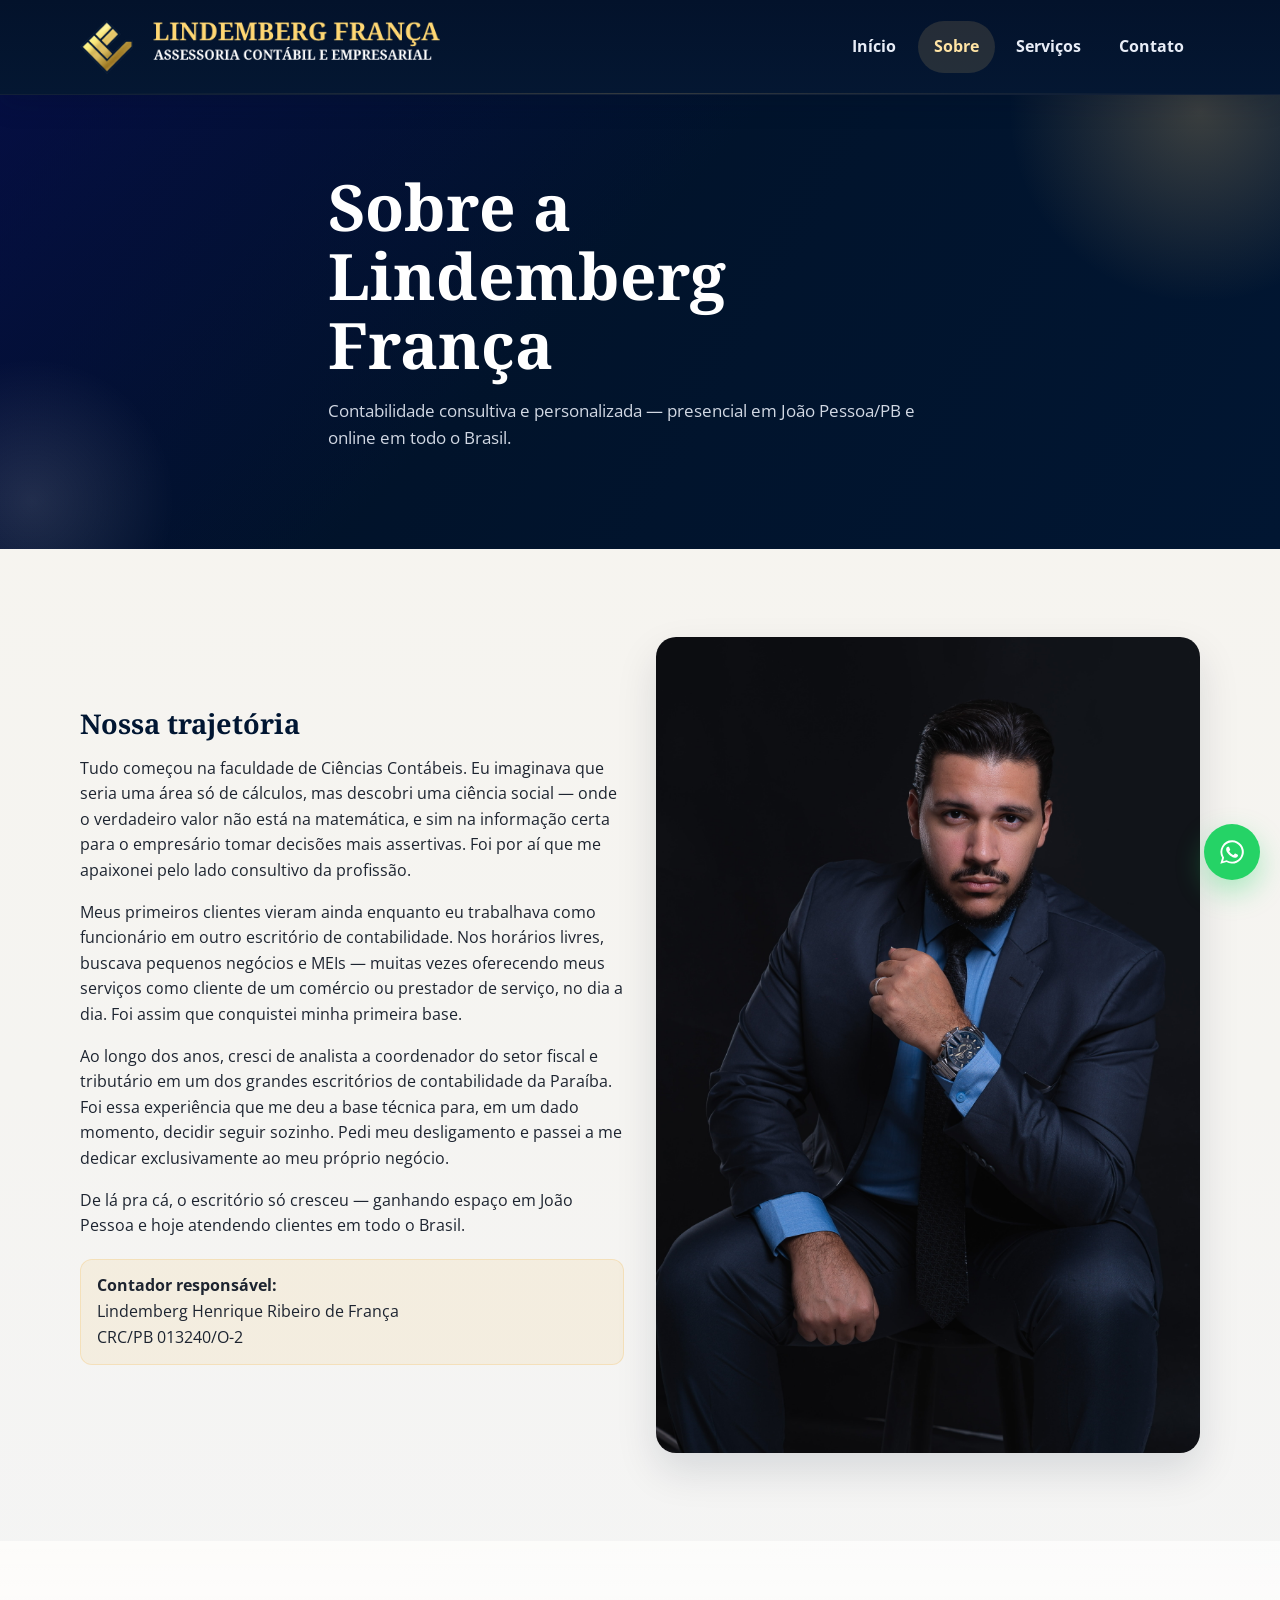
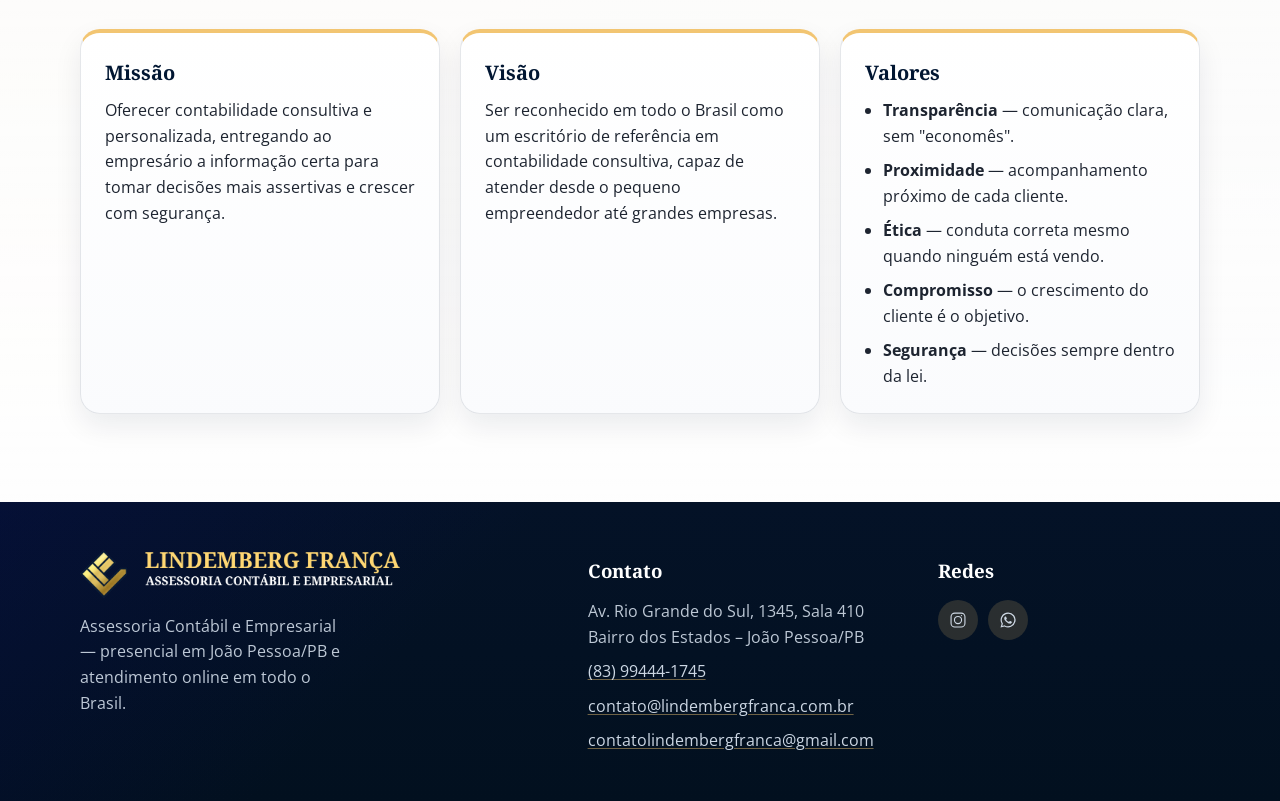
==== commit 1391aef6: "update contacts" ====
--- a/about.html
+++ b/about.html
@@ -3,7 +3,10 @@
   <head>
     <meta charset="UTF-8" />
     <meta name="viewport" content="width=device-width, initial-scale=1.0" />
-    <meta name="description" content="Conheça a história e os valores da Lindemberg França Assessoria Contábil e Empresarial." />
+    <meta
+      name="description"
+      content="Conheça a história da Lindemberg França: contabilidade consultiva e personalizada em João Pessoa/PB e atendimento online em todo o Brasil."
+    />
     <title>Sobre | Lindemberg França</title>
     <link rel="preconnect" href="https://fonts.googleapis.com" />
     <link rel="preconnect" href="https://fonts.gstatic.com" crossorigin />
@@ -34,7 +37,7 @@
       <section class="hero hero-small fade-in">
         <div class="container hero-copy">
           <h1>Sobre a Lindemberg França</h1>
-          <p>Compromisso com excelência técnica, ética e parceria para o crescimento sustentável dos clientes.</p>
+          <p>Contabilidade consultiva e personalizada — presencial em João Pessoa/PB e online em todo o Brasil.</p>
         </div>
       </section>
 
@@ -43,13 +46,27 @@
           <div>
             <h2>Nossa trajetória</h2>
             <p>
-              A Lindemberg França Assessoria Contábil e Empresarial nasceu com a proposta de unir conhecimento contábil,
-              visão de negócio e atendimento próximo. Atuamos ao lado de empreendedores que desejam estruturar melhor
-              suas operações e tomar decisões com base em dados confiáveis.
+              Tudo começou na faculdade de Ciências Contábeis. Eu imaginava que seria uma área só de cálculos, mas descobri
+              uma ciência social — onde o verdadeiro valor não está na matemática, e sim na informação certa para o empresário
+              tomar decisões mais assertivas. Foi por aí que me apaixonei pelo lado consultivo da profissão.
             </p>
             <p>
-              Com atuação em diferentes segmentos, desenvolvemos processos objetivos, comunicação clara e acompanhamento contínuo,
-              sempre respeitando as particularidades de cada empresa.
+              Meus primeiros clientes vieram ainda enquanto eu trabalhava como funcionário em outro escritório de contabilidade.
+              Nos horários livres, buscava pequenos negócios e MEIs — muitas vezes oferecendo meus serviços como cliente de um
+              comércio ou prestador de serviço, no dia a dia. Foi assim que conquistei minha primeira base.
+            </p>
+            <p>
+              Ao longo dos anos, cresci de analista a coordenador do setor fiscal e tributário em um dos grandes escritórios de
+              contabilidade da Paraíba. Foi essa experiência que me deu a base técnica para, em um dado momento, decidir seguir
+              sozinho. Pedi meu desligamento e passei a me dedicar exclusivamente ao meu próprio negócio.
+            </p>
+            <p>
+              De lá pra cá, o escritório só cresceu — ganhando espaço em João Pessoa e hoje atendendo clientes em todo o Brasil.
+            </p>
+            <p class="crc-note">
+              <strong>Contador responsável:</strong><br />
+              Lindemberg Henrique Ribeiro de França<br />
+              CRC/PB 013240/O-2
             </p>
           </div>
           <img src="assets/img/lindember-perfil-2.jpeg" alt="Retrato de Lindemberg França" class="portrait" />
@@ -60,24 +77,22 @@
         <div class="container card-grid cols-3">
           <article class="card">
             <h3>Missão</h3>
-            <p>Entregar assessoria contábil e empresarial com precisão, transparência e foco em resultado.</p>
+            <p>Oferecer contabilidade consultiva e personalizada, entregando ao empresário a informação certa para tomar decisões mais assertivas e crescer com segurança.</p>
           </article>
           <article class="card">
             <h3>Visão</h3>
-            <p>Ser referência em parceria estratégica para empresas que valorizam gestão eficiente e crescimento saudável.</p>
+            <p>Ser reconhecido em todo o Brasil como um escritório de referência em contabilidade consultiva, capaz de atender desde o pequeno empreendedor até grandes empresas.</p>
           </article>
           <article class="card">
             <h3>Valores</h3>
-            <p>Ética, responsabilidade, atualização constante, atendimento humano e compromisso com o cliente.</p>
+            <ul class="values-list">
+              <li><strong>Transparência</strong> — comunicação clara, sem "economês".</li>
+              <li><strong>Proximidade</strong> — acompanhamento próximo de cada cliente.</li>
+              <li><strong>Ética</strong> — conduta correta mesmo quando ninguém está vendo.</li>
+              <li><strong>Compromisso</strong> — o crescimento do cliente é o objetivo.</li>
+              <li><strong>Segurança</strong> — decisões sempre dentro da lei.</li>
+            </ul>
           </article>
-        </div>
-      </section>
-
-      <section class="section">
-        <div class="container">
-          <h2>Identidade da marca</h2>
-          <p class="section-subtitle">Aplicação da identidade visual institucional da Lindemberg França.</p>
-          <img src="assets/img/identidade-visual.svg" alt="Guia de identidade visual da marca" class="brand-guide" />
         </div>
       </section>
     </main>
@@ -86,33 +101,27 @@
       <div class="container footer-grid">
         <div class="footer-brand">
           <img src="assets/img/logo-horizontal.PNG" alt="Lindemberg França" class="footer-logo" />
-          <p>Assessoria Contábil e Empresarial para empresas de pequeno, médio e grande porte.</p>
+          <p>Assessoria Contábil e Empresarial — presencial em João Pessoa/PB e atendimento online em todo o Brasil.</p>
         </div>
         <div class="footer-block">
           <h3>Contato</h3>
-          <p>Rua Exemplo, 123 - Centro</p>
-          <p>(00) 00000-0000</p>
-          <p>contato@lindembergfranca.com.br</p>
+          <p>Av. Rio Grande do Sul, 1345, Sala 410<br />Bairro dos Estados – João Pessoa/PB</p>
+          <p><a href="tel:+5583994441745">(83) 99444-1745</a></p>
+          <p><a href="mailto:contato@lindembergfranca.com.br">contato@lindembergfranca.com.br</a></p>
+          <p><a href="mailto:contatolindembergfranca@gmail.com">contatolindembergfranca@gmail.com</a></p>
         </div>
         <div class="footer-block">
           <h3>Redes</h3>
           <ul class="social-list">
             <li>
-              <a href="#" aria-label="Instagram">
+              <a href="https://www.instagram.com/lindemberg.contador/" target="_blank" rel="noopener noreferrer" aria-label="Instagram">
                 <svg viewBox="0 0 24 24" aria-hidden="true">
                   <path d="M7.75 2h8.5A5.75 5.75 0 0 1 22 7.75v8.5A5.75 5.75 0 0 1 16.25 22h-8.5A5.75 5.75 0 0 1 2 16.25v-8.5A5.75 5.75 0 0 1 7.75 2Zm0 1.5A4.25 4.25 0 0 0 3.5 7.75v8.5A4.25 4.25 0 0 0 7.75 20.5h8.5a4.25 4.25 0 0 0 4.25-4.25v-8.5A4.25 4.25 0 0 0 16.25 3.5h-8.5Zm8.88 1.75a.87.87 0 1 1 0 1.75.87.87 0 0 1 0-1.75ZM12 6.5A5.5 5.5 0 1 1 6.5 12 5.5 5.5 0 0 1 12 6.5Zm0 1.5A4 4 0 1 0 16 12a4 4 0 0 0-4-4Z" />
                 </svg>
               </a>
             </li>
             <li>
-              <a href="#" aria-label="LinkedIn">
-                <svg viewBox="0 0 24 24" aria-hidden="true">
-                  <path d="M6.94 8.5A1.56 1.56 0 1 1 6.93 5.4a1.56 1.56 0 0 1 .01 3.1ZM5.5 9.75H8.4V19H5.5V9.75Zm4.72 0H13v1.26h.04c.39-.74 1.35-1.52 2.78-1.52 2.97 0 3.52 1.95 3.52 4.49V19h-2.9v-4.45c0-1.06-.02-2.42-1.47-2.42-1.48 0-1.71 1.16-1.71 2.35V19h-2.9V9.75Z" />
-                </svg>
-              </a>
-            </li>
-            <li>
-              <a href="#" aria-label="WhatsApp">
+              <a href="https://wa.me/5583994441745" target="_blank" rel="noopener noreferrer" aria-label="WhatsApp">
                 <svg viewBox="0 0 24 24" aria-hidden="true">
                   <path d="M12.04 2A9.9 9.9 0 0 0 3.5 16.88L2 22l5.25-1.38A9.96 9.96 0 1 0 12.04 2Zm0 18.36a8.3 8.3 0 0 1-4.23-1.16l-.3-.18-3.12.82.83-3.04-.2-.31a8.34 8.34 0 1 1 7.02 3.87Zm4.57-6.24c-.25-.13-1.47-.72-1.7-.8-.23-.08-.4-.13-.57.12-.17.25-.65.8-.8.97-.15.17-.3.19-.55.06a6.7 6.7 0 0 1-1.97-1.22 7.36 7.36 0 0 1-1.37-1.7c-.14-.24-.01-.37.11-.5.12-.12.25-.3.37-.44.12-.14.16-.25.25-.42.08-.17.04-.32-.02-.45-.06-.12-.57-1.37-.78-1.87-.2-.48-.4-.42-.57-.43h-.48a.93.93 0 0 0-.67.31c-.23.25-.88.86-.88 2.1s.9 2.44 1.03 2.6c.13.17 1.76 2.68 4.26 3.76.59.26 1.06.42 1.42.54.6.19 1.15.16 1.58.1.48-.07 1.47-.6 1.68-1.18.21-.58.21-1.08.15-1.18-.06-.1-.23-.15-.48-.27Z" />
                 </svg>
@@ -122,5 +131,11 @@
         </div>
       </div>
     </footer>
+
+    <a class="whatsapp-float" href="https://wa.me/5583994441745" target="_blank" rel="noopener noreferrer" aria-label="Falar no WhatsApp">
+      <svg viewBox="0 0 24 24" aria-hidden="true">
+        <path d="M12.04 2A9.9 9.9 0 0 0 3.5 16.88L2 22l5.25-1.38A9.96 9.96 0 1 0 12.04 2Zm0 18.36a8.3 8.3 0 0 1-4.23-1.16l-.3-.18-3.12.82.83-3.04-.2-.31a8.34 8.34 0 1 1 7.02 3.87Zm4.57-6.24c-.25-.13-1.47-.72-1.7-.8-.23-.08-.4-.13-.57.12-.17.25-.65.8-.8.97-.15.17-.3.19-.55.06a6.7 6.7 0 0 1-1.97-1.22 7.36 7.36 0 0 1-1.37-1.7c-.14-.24-.01-.37.11-.5.12-.12.25-.3.37-.44.12-.14.16-.25.25-.42.08-.17.04-.32-.02-.45-.06-.12-.57-1.37-.78-1.87-.2-.48-.4-.42-.57-.43h-.48a.93.93 0 0 0-.67.31c-.23.25-.88.86-.88 2.1s.9 2.44 1.03 2.6c.13.17 1.76 2.68 4.26 3.76.59.26 1.06.42 1.42.54.6.19 1.15.16 1.58.1.48-.07 1.47-.6 1.68-1.18.21-.58.21-1.08.15-1.18-.06-.1-.23-.15-.48-.27Z" />
+      </svg>
+    </a>
   </body>
 </html>
--- a/assets/css/style.css
+++ b/assets/css/style.css
@@ -586,6 +586,119 @@
   color: #fff3cf;
 }
 
+.site-footer a {
+  color: rgba(215, 225, 238, 0.95);
+  text-decoration: underline;
+  text-decoration-color: rgba(242, 197, 114, 0.45);
+  text-underline-offset: 0.15em;
+}
+
+.site-footer a:hover {
+  color: var(--gold-soft);
+}
+
+.contact-card a {
+  color: var(--blue);
+  text-decoration: underline;
+  text-underline-offset: 0.15em;
+}
+
+.clients-list {
+  list-style: none;
+  display: flex;
+  flex-wrap: wrap;
+  gap: 0.75rem;
+  margin: 1.5rem 0 0;
+  padding: 0;
+}
+
+.clients-list li {
+  padding: 0.65rem 1rem;
+  border-radius: 999px;
+  background: rgba(255, 255, 255, 0.92);
+  border: 1px solid var(--border);
+  box-shadow: var(--shadow-soft);
+  font-weight: 600;
+  color: var(--navy);
+}
+
+.coming-soon {
+  text-align: center;
+  color: var(--muted);
+  font-weight: 600;
+}
+
+.values-list {
+  margin: 0;
+  padding-left: 1.1rem;
+}
+
+.values-list li {
+  margin-bottom: 0.55rem;
+}
+
+.values-list li:last-child {
+  margin-bottom: 0;
+}
+
+.crc-note {
+  margin-top: 1.25rem;
+  padding: 0.85rem 1rem;
+  border-radius: var(--radius-sm);
+  background: rgba(242, 197, 114, 0.14);
+  border: 1px solid rgba(242, 197, 114, 0.35);
+}
+
+.contact-channels {
+  background: rgba(255, 255, 255, 0.98);
+  border: 1px solid var(--border);
+  border-radius: var(--radius);
+  box-shadow: var(--shadow-soft);
+  padding: clamp(1.25rem, 3vw, 1.8rem);
+}
+
+.contact-channels h2 {
+  margin-top: 0;
+}
+
+.card-highlight {
+  border-color: rgba(242, 197, 114, 0.55);
+  background: linear-gradient(180deg, rgba(255, 253, 250, 1), rgba(255, 247, 232, 0.95));
+}
+
+.section-cta {
+  margin-top: 2rem;
+  text-align: center;
+}
+
+.whatsapp-float {
+  position: fixed;
+  right: 1.25rem;
+  bottom: 1.25rem;
+  z-index: 90;
+  width: 56px;
+  height: 56px;
+  border-radius: 50%;
+  display: inline-flex;
+  align-items: center;
+  justify-content: center;
+  background: #25d366;
+  color: #fff;
+  box-shadow: 0 12px 28px rgba(37, 211, 102, 0.35);
+  transition: transform 0.2s ease, box-shadow 0.2s ease;
+}
+
+.whatsapp-float svg {
+  width: 28px;
+  height: 28px;
+  fill: currentColor;
+}
+
+.whatsapp-float:hover {
+  transform: translateY(-2px);
+  box-shadow: 0 16px 32px rgba(37, 211, 102, 0.42);
+}
+
 .fade-in {
   animation: fadeIn 0.75s ease;
 }
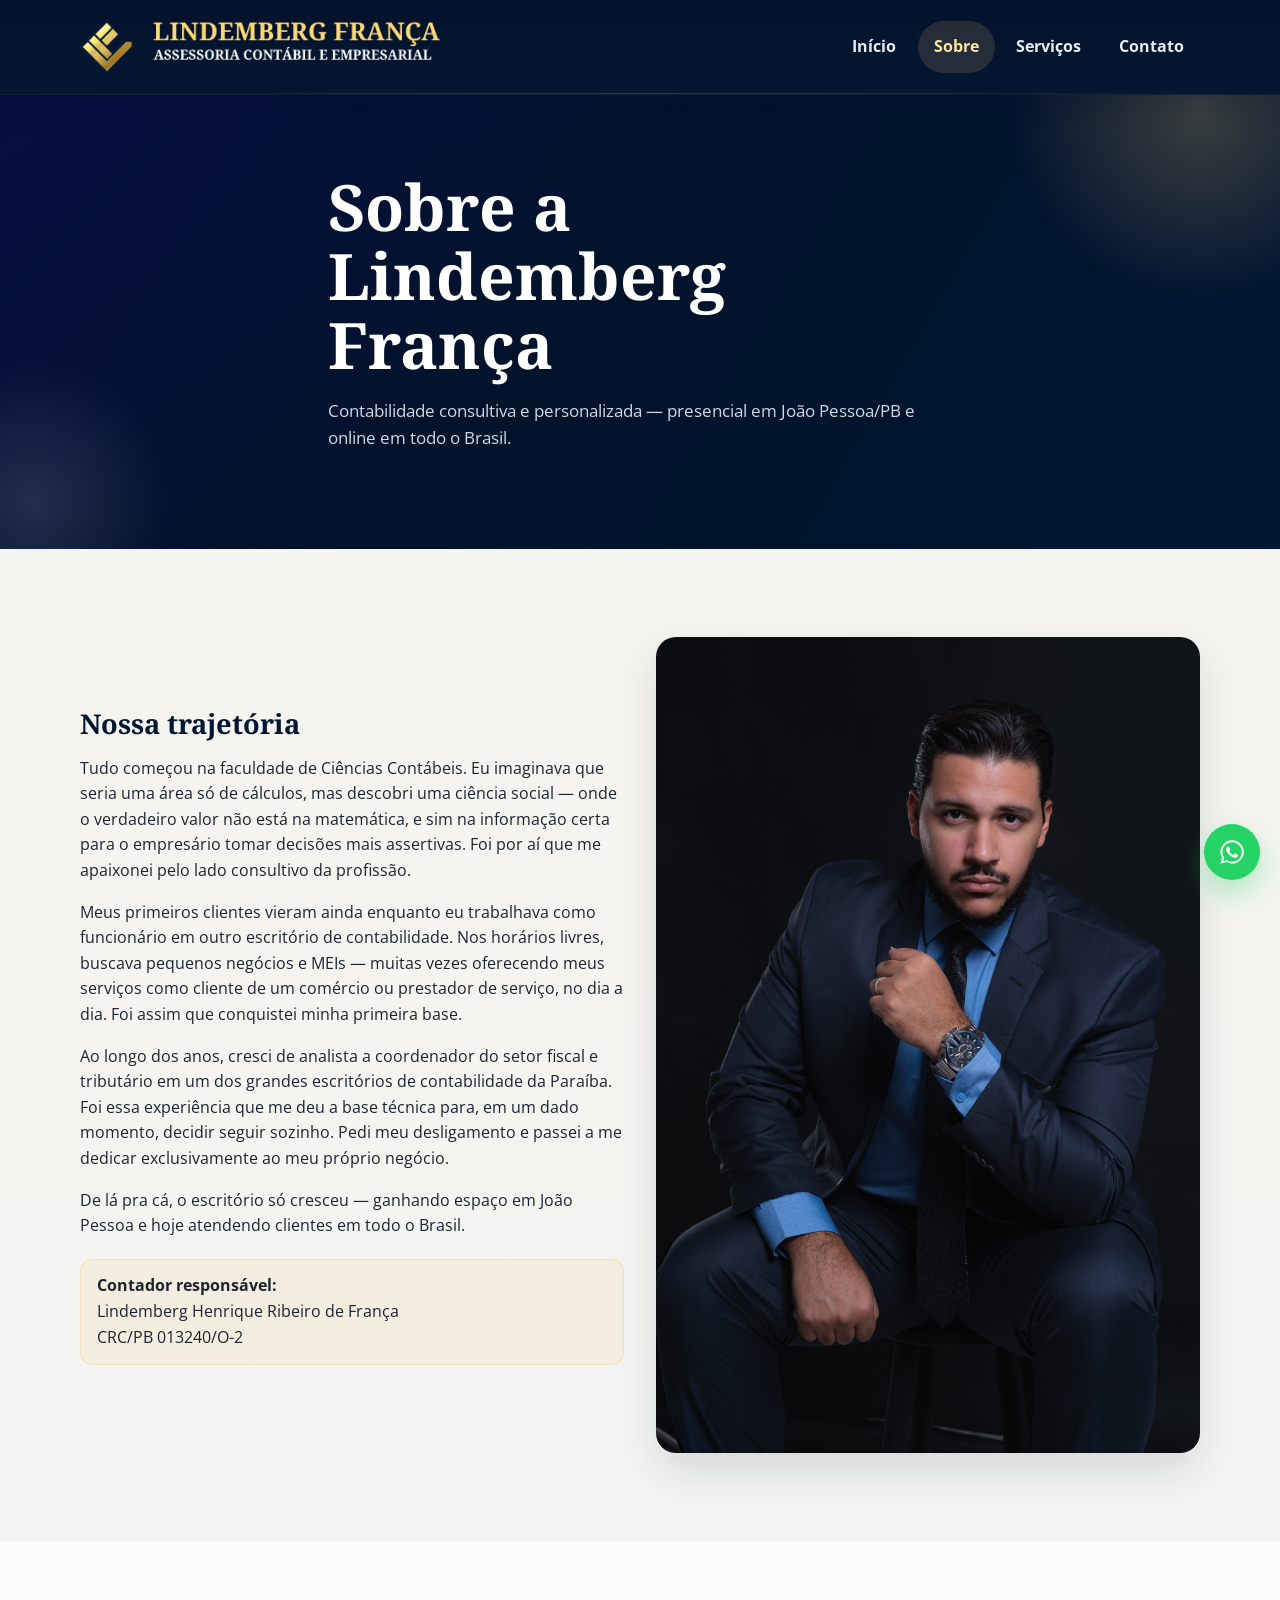
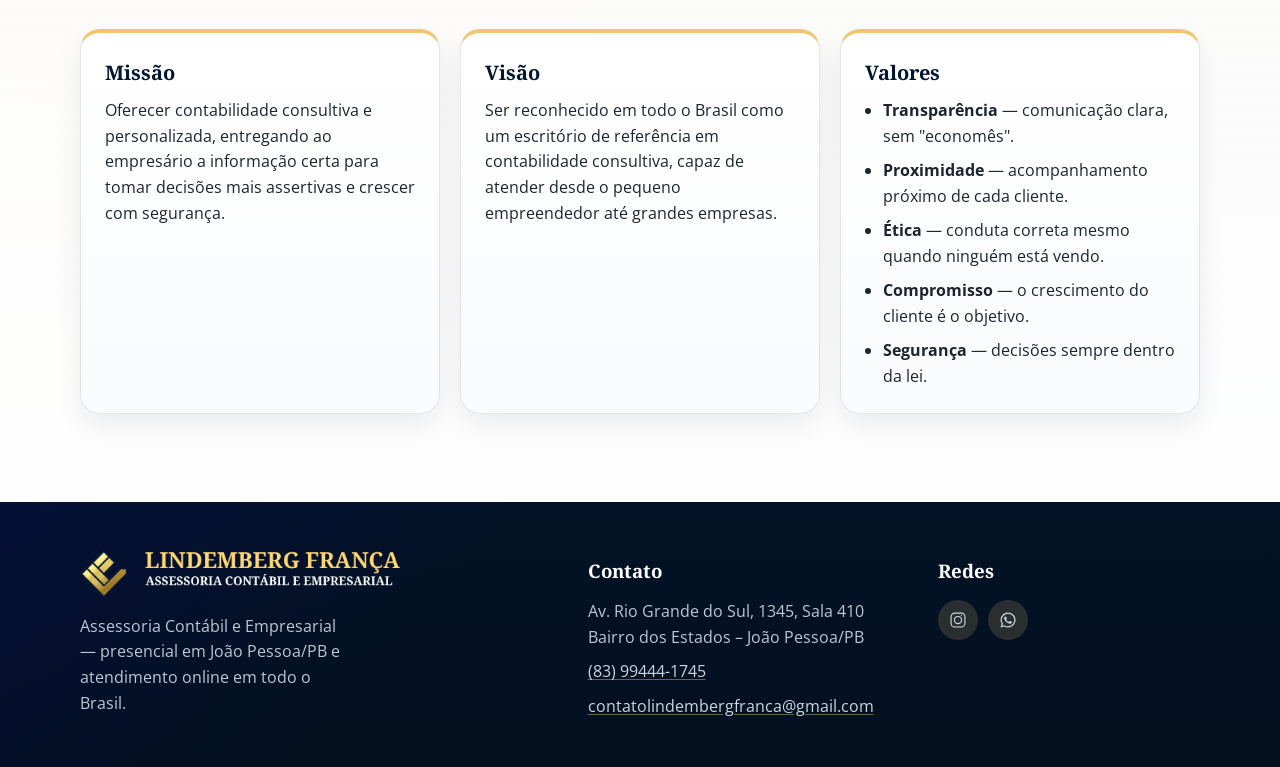
==== commit 2b8656ce: "Update footer contact email Removed old email contact from the footer." ====
--- a/about.html
+++ b/about.html
@@ -107,7 +107,6 @@
           <h3>Contato</h3>
           <p>Av. Rio Grande do Sul, 1345, Sala 410<br />Bairro dos Estados – João Pessoa/PB</p>
           <p><a href="tel:+5583994441745">(83) 99444-1745</a></p>
-          <p><a href="mailto:contato@lindembergfranca.com.br">contato@lindembergfranca.com.br</a></p>
           <p><a href="mailto:contatolindembergfranca@gmail.com">contatolindembergfranca@gmail.com</a></p>
         </div>
         <div class="footer-block">
